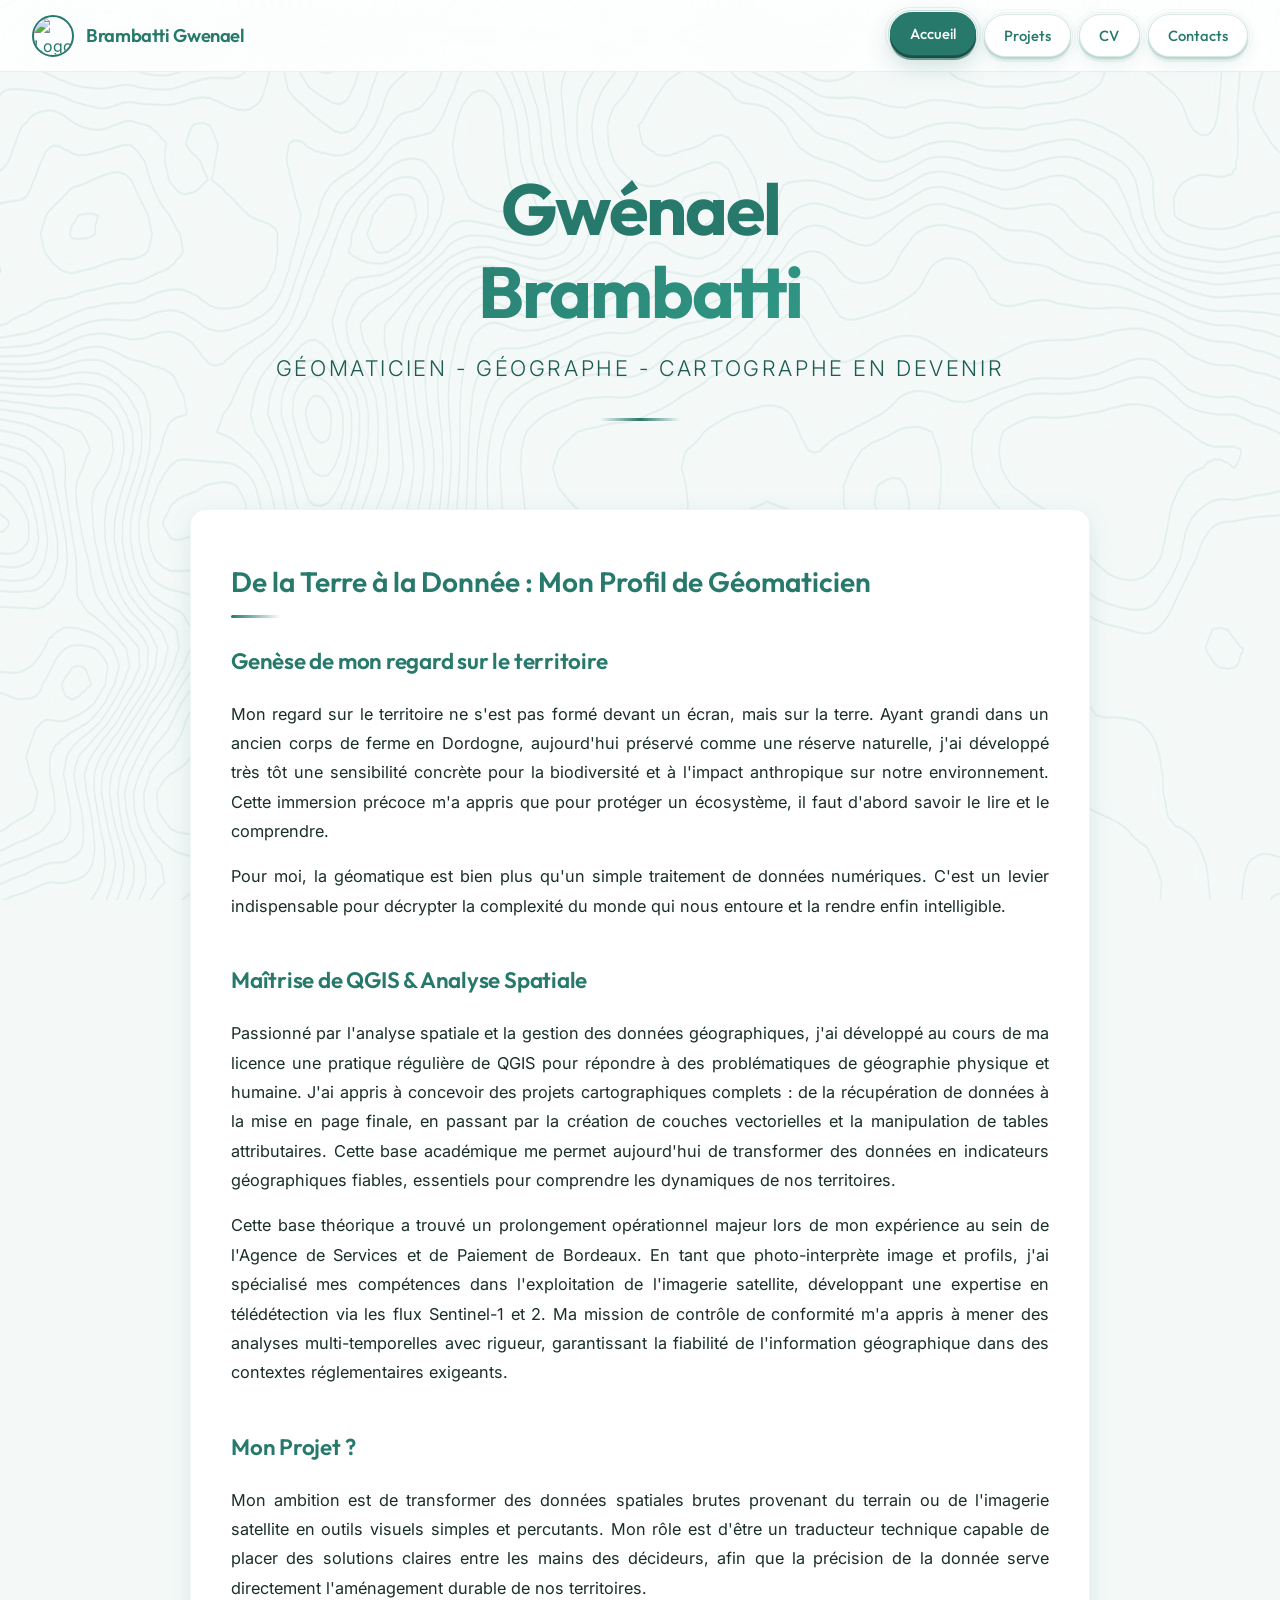
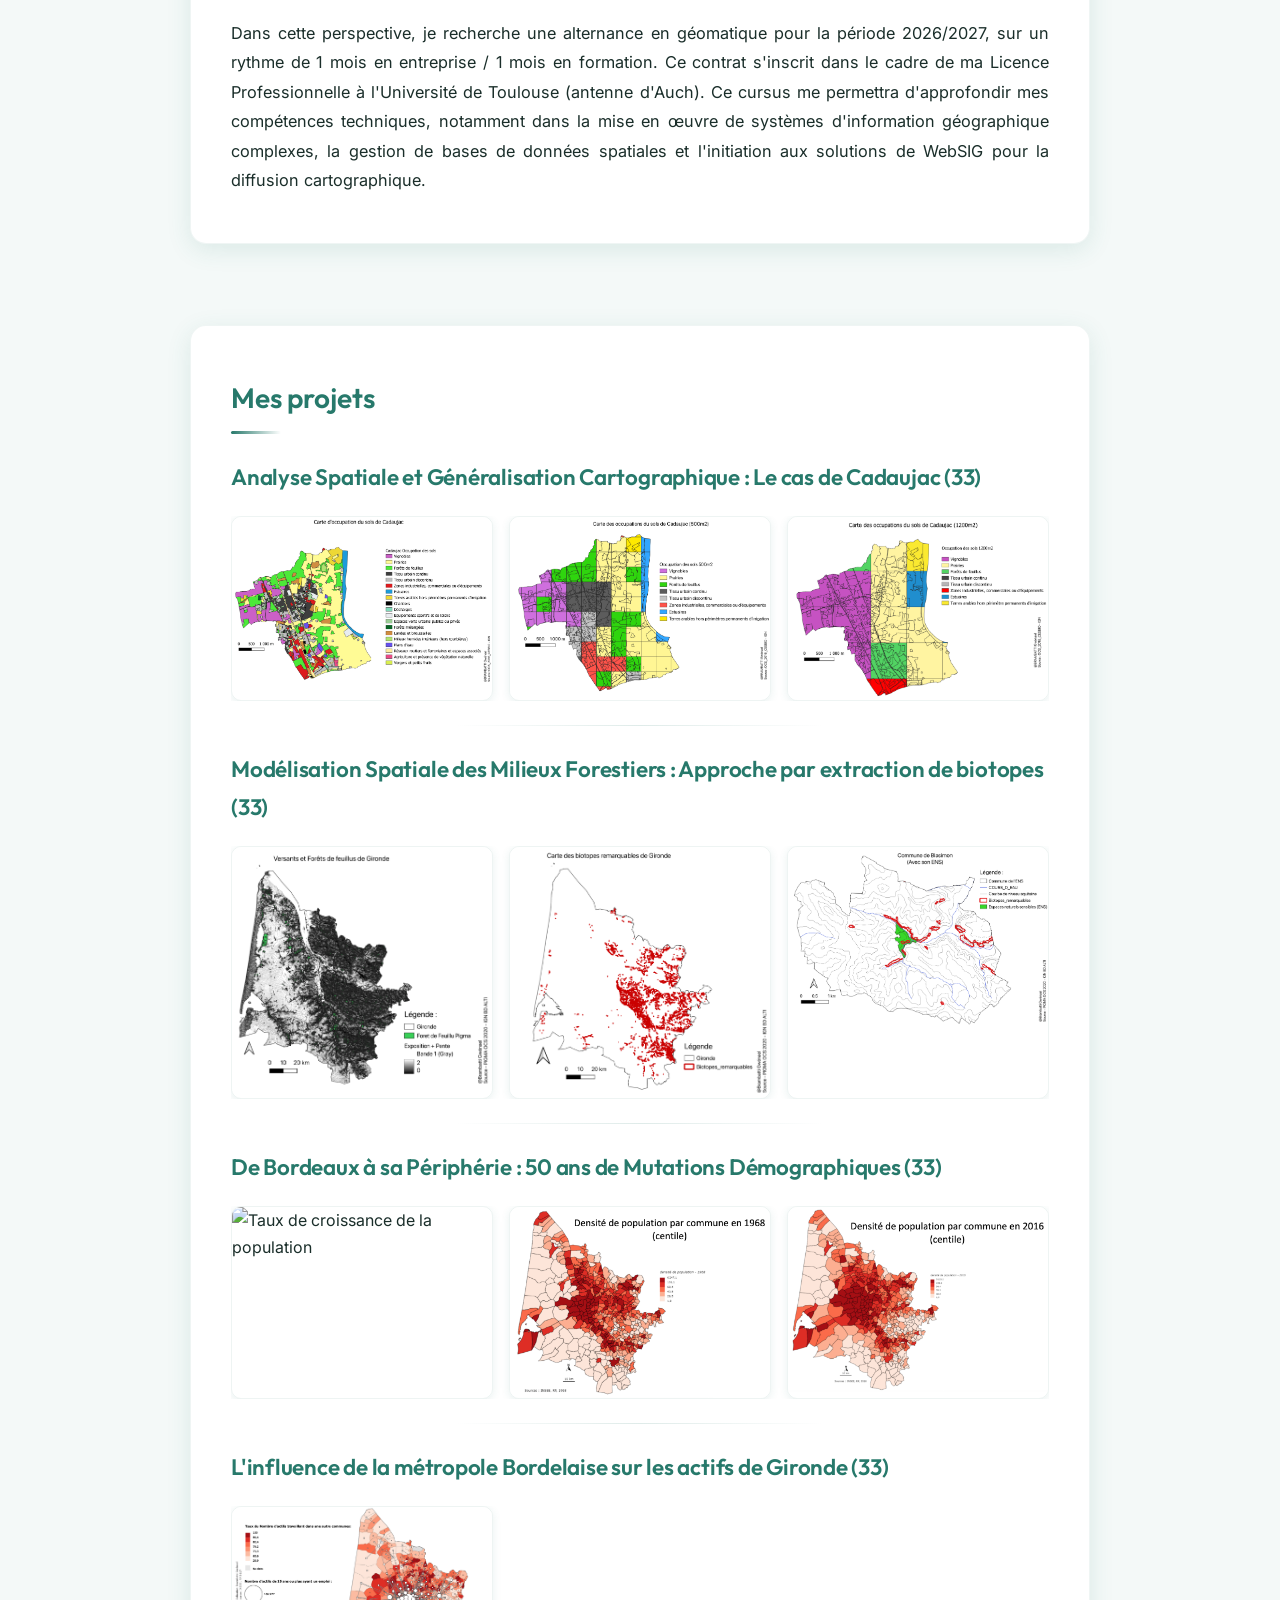
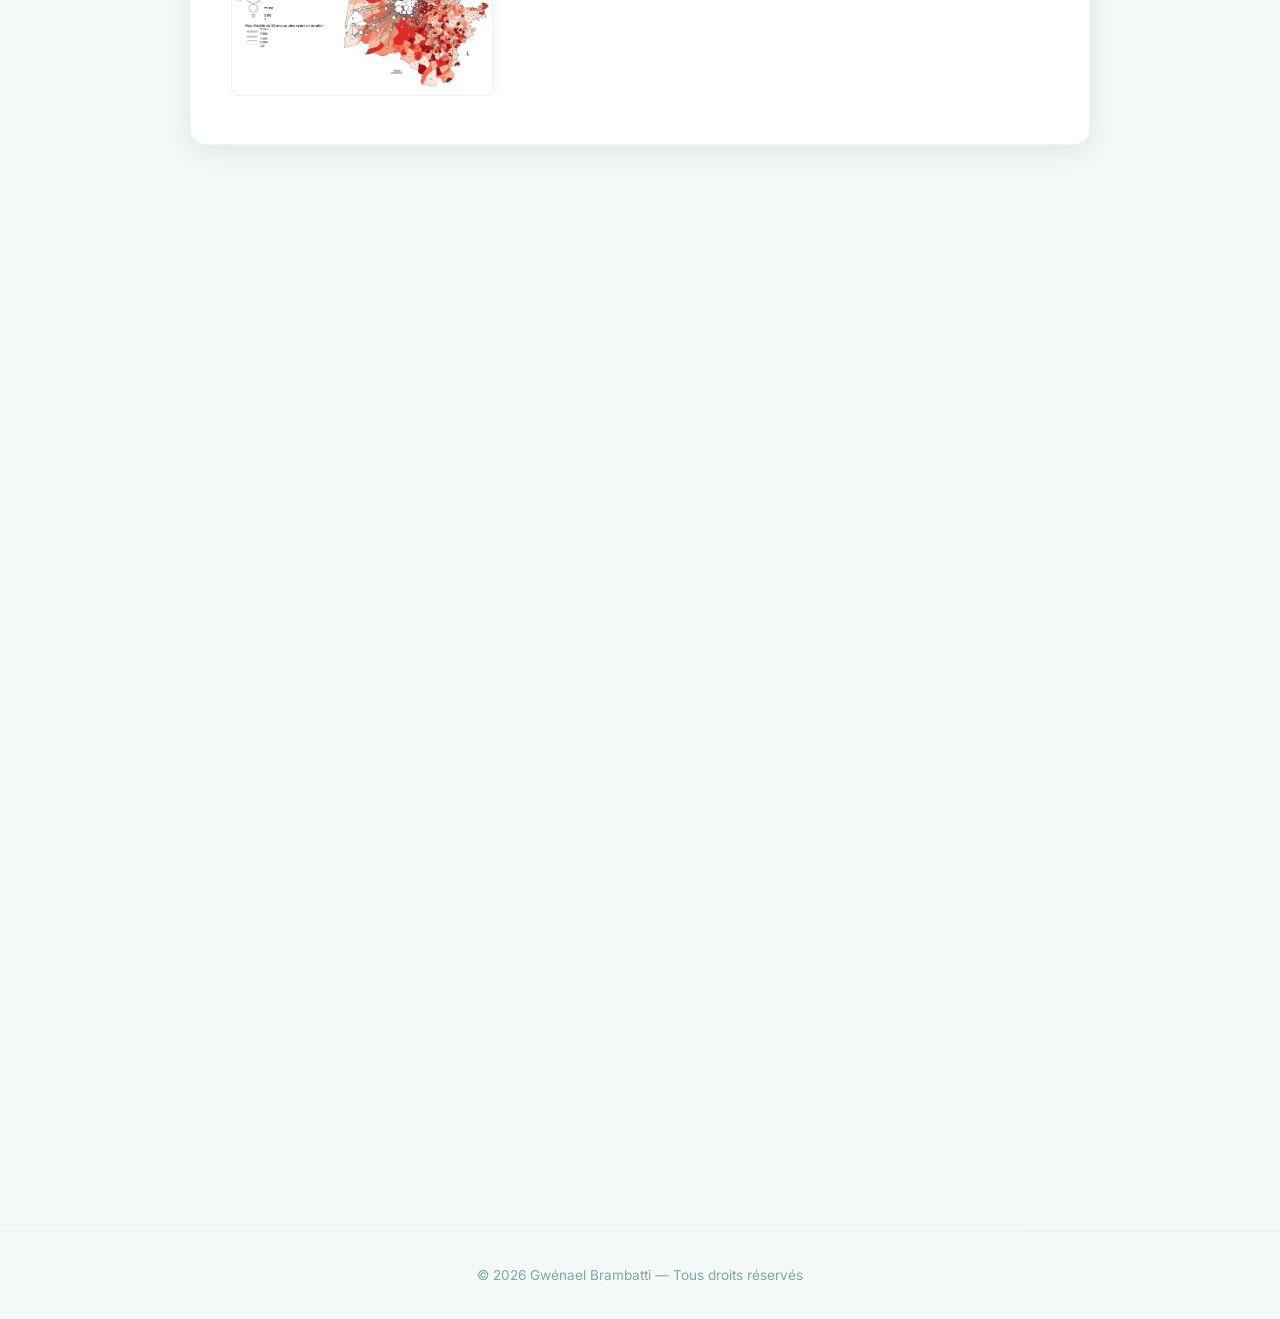
==== index.html @ 7ac97aa8 "update mineure" ====
<!DOCTYPE html>
<html lang="fr">
<head>
  <meta charset="UTF-8">
  <meta name="viewport" content="width=device-width, initial-scale=1.0">
  <meta name="description" content="Portfolio de Gwénael Brambatti — Géomaticien spécialisé en analyse spatiale, cartographie et environnement. QGIS, télédétection, aménagement durable.">
  <meta name="keywords" content="géomatique, SIG, QGIS, cartographie, analyse spatiale, télédétection, environnement, aménagement durable, portfolio">
  <meta name="author" content="Gwénael Brambatti">
  <title>Gwénael Brambatti — Portfolio Géomatique</title>
  <link rel="icon" href="Logo Gwen web.ico" type="image/x-icon">
  <link rel="preconnect" href="https://fonts.googleapis.com">
  <link rel="preconnect" href="https://fonts.gstatic.com" crossorigin>
  <link href="https://fonts.googleapis.com/css2?family=Inter:wght@300;400;500;600;700&family=Outfit:wght@300;400;500;600;700&display=swap" rel="stylesheet">
  <link rel="stylesheet" href="style.css">
</head>
<body>

  <!-- ============ HEADER / NAVIGATION ============ -->
  <header class="site-header" id="site-header">
    <div class="header-inner">
      <a href="index.html" class="logo-group">
        <img src="Logo.png" alt="Logo Gwénael Brambatti" class="logo-img">
        <span class="logo-name">Brambatti Gwenael</span>
      </a>

      <button class="hamburger" id="hamburger-btn" aria-label="Ouvrir le menu" aria-expanded="false">
        <span class="hamburger-line"></span>
        <span class="hamburger-line"></span>
        <span class="hamburger-line"></span>
      </button>

      <nav class="main-nav" id="main-nav">
        <ul class="nav-list">
          <li><a href="index.html" class="nav-link topo-btn active">Accueil</a></li>
          <li><a href="projets.html" class="nav-link topo-btn">Projets</a></li>
          <li><a href="cv.html" class="nav-link topo-btn">CV</a></li>
          <li><a href="contacts.html" class="nav-link topo-btn">Contacts</a></li>
        </ul>
      </nav>
    </div>
  </header>

  <main>

    <!-- ============ ACCUEIL ============ -->
    <section id="accueil" class="section section-accueil">

      <!-- Hero -->
      <div class="hero">
        <div class="hero-content">
          <h1 class="hero-title">Gwénael <span class="accent">Brambatti</span></h1>
          <p class="hero-subtitle">Géomaticien - Géographe - Cartographe en devenir</p>
          <div class="hero-divider"></div>
        </div>
      </div>

      <!-- Segment 1 — À propos & QGIS -->
      <div class="segment slide-left" data-reveal>
        <div class="segment-inner">
          <h2 class="segment-title">De la Terre à la Donnée : Mon Profil de Géomaticien</h2>
          <div class="segment-body">
            <h3 style="margin-bottom: 0.5rem; font-size: 1.25rem;">Genèse de mon regard sur le territoire</h3>
            <p style="text-align: justify;">Mon regard sur le territoire ne s'est pas formé devant un écran, mais sur la terre. Ayant grandi dans un ancien corps de ferme en Dordogne, aujourd'hui préservé comme une réserve naturelle, j'ai développé très tôt une sensibilité concrète pour la biodiversité et à l'impact anthropique sur notre environnement. Cette immersion précoce m'a appris que pour protéger un écosystème, il faut d'abord savoir le lire et le comprendre.</p>
            <p style="margin-bottom: 2rem; text-align: justify;">Pour moi, la géomatique est bien plus qu'un simple traitement de données numériques. C'est un levier indispensable pour décrypter la complexité du monde qui nous entoure et la rendre enfin intelligible.</p>

            <h3 style="margin-bottom: 0.5rem; font-size: 1.25rem;">Maîtrise de QGIS & Analyse Spatiale</h3>
            <p style="text-align: justify;">Passionné par l'analyse spatiale et la gestion des données géographiques, j'ai développé au cours de ma licence une pratique régulière de QGIS pour répondre à des problématiques de géographie physique et humaine. J'ai appris à concevoir des projets cartographiques complets : de la récupération de données à la mise en page finale, en passant par la création de couches vectorielles et la manipulation de tables attributaires. Cette base académique me permet aujourd'hui de transformer des données en indicateurs géographiques fiables, essentiels pour comprendre les dynamiques de nos territoires.</p>
            <p style="margin-bottom: 2rem; text-align: justify;">Cette base théorique a trouvé un prolongement opérationnel majeur lors de mon expérience au sein de l'Agence de Services et de Paiement de Bordeaux. En tant que photo-interprète image et profils, j'ai spécialisé mes compétences dans l'exploitation de l'imagerie satellite, développant une expertise en télédétection via les flux Sentinel-1 et 2. Ma mission de contrôle de conformité m'a appris à mener des analyses multi-temporelles avec rigueur, garantissant la fiabilité de l'information géographique dans des contextes réglementaires exigeants.</p>

            <h3 style="margin-bottom: 0.5rem; font-size: 1.25rem;">Mon Projet ?</h3>
            <p style="text-align: justify;">Mon ambition est de transformer des données spatiales brutes provenant du terrain ou de l'imagerie satellite en outils visuels simples et percutants. Mon rôle est d'être un traducteur technique capable de placer des solutions claires entre les mains des décideurs, afin que la précision de la donnée serve directement l'aménagement durable de nos territoires.</p>
            <p style="text-align: justify;">Dans cette perspective, je recherche une alternance en géomatique pour la période 2026/2027, sur un rythme de 1 mois en entreprise / 1 mois en formation. Ce contrat s'inscrit dans le cadre de ma Licence Professionnelle à l'Université de Toulouse (antenne d'Auch). Ce cursus me permettra d'approfondir mes compétences techniques, notamment dans la mise en œuvre de systèmes d'information géographique complexes, la gestion de bases de données spatiales et l'initiation aux solutions de WebSIG pour la diffusion cartographique.</p>
          </div>
        </div>
      </div>

      <!-- Segment 3 — Mes projets -->
      <div class="segment slide-left" data-reveal>
        <div class="segment-inner">
          <h2 class="segment-title">Mes projets</h2>
          <div class="segment-body">
            <!-- Projet 1 : Cadaujac -->
            <a href="projets.html#cadaujac" class="segment-title-link no-arrow" style="text-decoration: none; color: inherit; display: block;">
              <h3 style="margin-bottom: 1rem; font-size: 1.15rem; color: var(--teal); font-family: 'Outfit', sans-serif; font-weight: 500;">Analyse Spatiale et Généralisation Cartographique : Le cas de Cadaujac (33)</h3>
              <div class="project-card" style="display: flex; gap: 1rem;">
                <div class="project-img-wrapper" style="flex: 1; margin-bottom: 0;">
                  <img src="Cadaujac%20Maillage/Cadaujac%20Occupation%20des%20sols.png" alt="Carte initiale - Occupation des sols" class="project-img">
                </div>
                <div class="project-img-wrapper" style="flex: 1; margin-bottom: 0;">
                  <img src="Cadaujac%20Maillage/Cadaujac%20maillage%20500m2.png" alt="Maillage 500m2" class="project-img">
                </div>
                <div class="project-img-wrapper" style="flex: 1; margin-bottom: 0;">
                  <img src="Cadaujac%20Maillage/Cadaujac%20maillage%201200m2.png" alt="Maillage 1200m2" class="project-img">
                </div>
              </div>
            </a>

            <div class="project-separator"></div>

            <!-- Projet : Milieux Forestiers -->
            <a href="projets.html#extraction-biotopes" class="segment-title-link no-arrow" style="text-decoration: none; color: inherit; display: block;">
              <h3 style="margin-bottom: 1rem; font-size: 1.15rem; color: var(--teal); font-family: 'Outfit', sans-serif; font-weight: 500;">Modélisation Spatiale des Milieux Forestiers : Approche par extraction de biotopes (33)</h3>
              <div class="project-card" style="display: flex; gap: 1rem; justify-content: flex-start;">
                <div class="project-img-wrapper" style="flex: 1; margin-bottom: 0;">
                  <img src="Projet%20ENS%20Blasimon/versants%20et%20for%C3%AAts%20de%20feuillus.png" alt="Analyse des données sources forestières" class="project-img">
                </div>
                <div class="project-img-wrapper" style="flex: 1; margin-bottom: 0;">
                  <img src="Projet%20ENS%20Blasimon/Carte%20des%20Biotopes%20remarquable%20de%20Gironde.png" alt="Carte des biotopes remarquables" class="project-img">
                </div>
                <div class="project-img-wrapper" style="flex: 1; margin-bottom: 0;">
                  <img src="Projet%20ENS%20Blasimon/Commune%20de%20Blasimon%20%28avec%20son%20ENS%29.png" alt="Carte de la commune de Blasimon" class="project-img">
                </div>
              </div>
            </a>

            <div class="project-separator"></div>

            <!-- Projet 2 : Mutations Démographiques -->
            <a href="projets.html#mutations-demo" class="segment-title-link no-arrow" style="text-decoration: none; color: inherit; display: block;">
              <h3 style="margin-bottom: 1rem; font-size: 1.15rem; color: var(--teal); font-family: 'Outfit', sans-serif; font-weight: 500;">De Bordeaux à sa Périphérie : 50 ans de Mutations Démographiques (33)</h3>
              <div class="project-card" style="display: flex; gap: 1rem;">
                <div class="project-img-wrapper" style="flex: 1; margin-bottom: 0;">
                  <img src="Projet%20Gironde%20population/croissance_gironde.png" alt="Taux de croissance de la population" class="project-img">
                </div>
                <div class="project-img-wrapper" style="flex: 1; margin-bottom: 0;">
                  <img src="Projet%20Gironde%20population/densite_1968.png" alt="Densité 1968" class="project-img">
                </div>
                <div class="project-img-wrapper" style="flex: 1; margin-bottom: 0;">
                  <img src="Projet%20Gironde%20population/densite_2016.png" alt="Densité 2016" class="project-img">
                </div>
              </div>
            </a>

            <div class="project-separator"></div>

            <!-- Projet 3 : Mobilité des actifs -->
            <a href="projets.html#influence-metro" class="segment-title-link no-arrow" style="text-decoration: none; color: inherit; display: block;">
              <h3 style="margin-bottom: 1rem; font-size: 1.15rem; color: var(--teal); font-family: 'Outfit', sans-serif; font-weight: 500;">L'influence de la métropole Bordelaise sur les actifs de Gironde (33)</h3>
              <div class="project-card" style="display: flex; justify-content: flex-start;">
                <div class="project-img-wrapper" style="width: 32%; margin-bottom: 0;">
                  <img src="impact_mobilite_gironde.png" alt="Mobilité quotidienne en Gironde" class="project-img">
                </div>
              </div>
            </a>
          </div>
        </div>
      </div>

      <!-- Segment 4 — Mes Compétences (TEST LOGOS) -->
      <div class="segment slide-right" data-reveal>
        <div class="segment-inner">
          <h2 class="segment-title">Mes Compétences</h2>
          <div class="segment-body">
            <div class="skills-grid">
              
              <!-- SIG -->
              <div class="skill-card">
                <h3 class="skill-theme-title">SIG & Cartographie</h3>
                <div class="skill-items-list">
                  <div class="skill-item">
                    <div class="skill-logo-wrapper">
                      <img src="Logo%20Site/QGIS%20Logo.png" alt="QGIS" class="monochrome-logo">
                    </div>
                    <span class="skill-name">QGIS</span>
                  </div>
                  <div class="skill-item">
                    <div class="skill-logo-wrapper">
                      <img src="Logo%20Site/ArcGis%20logo.png" alt="ArcGIS" class="monochrome-logo">
                    </div>
                    <span class="skill-name">ArcGIS Pro</span>
                  </div>
                </div>
              </div>

              <!-- Web & Dev -->
              <div class="skill-card">
                <h3 class="skill-theme-title">Développement & Web</h3>
                <div class="skill-items-list">
                  <div class="skill-item">
                    <div class="skill-logo-wrapper">
                      <img src="Logo%20Site/HTML%20Logo.jpg" alt="HTML" class="monochrome-logo">
                    </div>
                    <span class="skill-name">HTML5</span>
                  </div>
                  <div class="skill-item">
                    <div class="skill-logo-wrapper">
                      <img src="Logo%20Site/CSS%20Logo.png" alt="CSS" class="monochrome-logo">
                    </div>
                    <span class="skill-name">CSS3</span>
                  </div>
                  <div class="skill-item">
                    <div class="skill-logo-wrapper">
                      <img src="Logo%20Site/JavaScript%20logo.jpg" alt="JavaScript" class="monochrome-logo">
                    </div>
                    <span class="skill-name">JavaScript</span>
                  </div>
                </div>
              </div>

            </div>
          </div>
        </div>
      </div>

      <!-- Segment 5 — Contacts -->
      <div class="segment slide-right" data-reveal>
        <div class="segment-inner">
          <h2 class="segment-title">Contacts</h2>
          <div class="segment-body">
            <div class="contacts-grid">

              <a href="tel:+33631211670" class="contact-card" id="contact-phone">
                <div class="contact-icon">
                  <svg width="28" height="28" viewBox="0 0 24 24" fill="none" stroke="currentColor" stroke-width="2" stroke-linecap="round" stroke-linejoin="round"><path d="M22 16.92v3a2 2 0 0 1-2.18 2 19.79 19.79 0 0 1-8.63-3.07 19.5 19.5 0 0 1-6-6A19.79 19.79 0 0 1 2.12 4.18 2 2 0 0 1 4.11 2h3a2 2 0 0 1 2 1.72c.127.96.361 1.903.7 2.81a2 2 0 0 1-.45 2.11L8.09 9.91a16 16 0 0 0 6 6l1.27-1.27a2 2 0 0 1 2.11-.45c.907.339 1.85.573 2.81.7A2 2 0 0 1 22 16.92z"/></svg>
                </div>
                <span class="contact-label">Téléphone</span>
                <span class="contact-value">+33 6 31 21 16 70</span>
              </a>

              <a href="mailto:gwenaelbrambatti@gmail.com" class="contact-card" id="contact-email">
                <div class="contact-icon">
                  <svg width="28" height="28" viewBox="0 0 24 24" fill="none" stroke="currentColor" stroke-width="2" stroke-linecap="round" stroke-linejoin="round"><path d="M4 4h16c1.1 0 2 .9 2 2v12c0 1.1-.9 2-2 2H4c-1.1 0-2-.9-2-2V6c0-1.1.9-2 2-2z"/><polyline points="22,6 12,13 2,6"/></svg>
                </div>
                <span class="contact-label">Email</span>
                <span class="contact-value">gwenaelbrambatti@gmail.com</span>
              </a>

              <a href="https://www.linkedin.com/in/gwénael-brambatti-621505210/" target="_blank" rel="noopener noreferrer" class="contact-card" id="contact-linkedin">
                <div class="contact-icon">
                  <svg width="28" height="28" viewBox="0 0 24 24" fill="none" stroke="currentColor" stroke-width="2" stroke-linecap="round" stroke-linejoin="round"><path d="M16 8a6 6 0 0 1 6 6v7h-4v-7a2 2 0 0 0-4 0v7h-4v-7a6 6 0 0 1 6-6z"/><rect x="2" y="9" width="4" height="12"/><circle cx="4" cy="4" r="2"/></svg>
                </div>
                <span class="contact-label">LinkedIn</span>
                <span class="contact-value">Brambatti Gwenael</span>
              </a>

            </div>
          </div>
        </div>
      </div>
    </section>

  </main>

  <!-- ============ FOOTER ============ -->
  <footer class="site-footer">
    <p>&copy; 2026 Gwénael Brambatti — Tous droits réservés</p>
  </footer>

  <script src="script.js"></script>

  <!-- FILTRE SVG POUR HARMONISATION TEAL (#27796b) -->
  <svg style="display: none;">
    <filter id="tealify" color-interpolation-filters="sRGB">
      <!-- Etape 1: Niveaux de gris -->
      <feColorMatrix type="matrix" 
        values="0.3333 0.3333 0.3333 0 0
                0.3333 0.3333 0.3333 0 0
                0.3333 0.3333 0.3333 0 0
                0 0 0 1 0" result="gray" />
      
      <!-- Etape 2: Noir -> Vert Canard, Blanc -> Blanc -->
      <feColorMatrix type="matrix"
        values="0.847 0 0 0 0.153
                0 0.525 0 0 0.475
                0 0 0.580 0 0.420
                0 0 0 1 0" in="gray"/>
    </filter>
  </svg>
</body>
</html>
---- style.css ----
/* ======================================================
   GWÉNAEL BRAMBATTI — PORTFOLIO GÉOMATIQUE
   Palette : #27796b (vert canard) + blanc
   ====================================================== */

/* ---------- RESET & BASE ---------- */
*, *::before, *::after {
  margin: 0;
  padding: 0;
  box-sizing: border-box;
}

:root {
  --teal: #27796b;
  --teal-dark: #1d5c52;
  --teal-darker: #154a42;
  --teal-light: #33a08d;
  --teal-glass: rgba(39, 121, 107, 0.12);
  --white: #ffffff;
  --off-white: #f4f9f8;
  --text: #1a2e2a;
  --shadow-sm: 0 2px 8px rgba(39, 121, 107, 0.10);
  --shadow-md: 0 6px 24px rgba(39, 121, 107, 0.12);
  --shadow-lg: 0 12px 48px rgba(39, 121, 107, 0.16);
  --radius: 16px;
  --radius-sm: 10px;
  --transition: 0.35s cubic-bezier(0.4, 0, 0.2, 1);
  --header-h: 72px;
}

html {
  scroll-behavior: smooth;
  scroll-padding-top: var(--header-h);
}

body {
  font-family: 'Inter', system-ui, -apple-system, sans-serif;
  color: var(--text);
  background-color: var(--off-white);
  line-height: 1.7;
  overflow-x: clip;
}

/* ---------- TOPOGRAPHIC BACKGROUND ---------- */
body::before {
  content: '';
  position: fixed;
  inset: 0;
  z-index: -1;
  opacity: 0.15;
  background-image: url("Fond_site_vert.jpg");
  background-size: 100% 100%;
  background-position: center;
  background-repeat: no-repeat;
}

/* ---------- HEADER ---------- */
.site-header {
  position: fixed;
  top: 0;
  left: 0;
  right: 0;
  z-index: 1100;
  height: var(--header-h);
  background: rgba(255, 255, 255, 0.82);
  backdrop-filter: blur(18px) saturate(180%);
  -webkit-backdrop-filter: blur(18px) saturate(180%);
  border-bottom: 1px solid rgba(39, 121, 107, 0.10);
  transition: box-shadow var(--transition), background var(--transition);
}

.site-header.scrolled {
  box-shadow: 0 4px 24px rgba(39, 121, 107, 0.12);
  background: rgba(255, 255, 255, 0.94);
}

.header-inner {
  max-width: 1280px;
  margin: 0 auto;
  height: 100%;
  padding: 0 2rem;
  display: flex;
  align-items: center;
  justify-content: space-between;
}

/* Logo */
.logo-group {
  display: flex;
  align-items: center;
  gap: 0.75rem;
  text-decoration: none;
  color: var(--teal);
  flex-shrink: 0;
}

.logo-img {
  width: 42px;
  height: 42px;
  border-radius: 50%;
  object-fit: cover;
  border: 2px solid var(--teal);
  transition: transform var(--transition);
}

.logo-group:hover .logo-img {
  transform: rotate(15deg) scale(1.08);
}

.logo-name {
  font-family: 'Outfit', sans-serif;
  font-size: 1.15rem;
  font-weight: 600;
  letter-spacing: -0.02em;
}

/* Nav */
.nav-list {
  display: flex;
  gap: 0.5rem;
  list-style: none;
}

/* ---- TOPOGRAPHIC 3D BUTTONS ---- */
.topo-btn {
  position: relative;
  display: inline-block;
  padding: 0.5rem 1.2rem;
  font-family: 'Outfit', sans-serif;
  font-size: 0.92rem;
  font-weight: 500;
  color: var(--teal);
  text-decoration: none;
  background: var(--white);
  border-radius: 30px;
  cursor: pointer;
  transition: all var(--transition);
  /* Multi-layered contour-line shadow for 3D topo effect */
  box-shadow:
    0 1px 0 0 rgba(39, 121, 107, 0.15),
    0 3px 0 0 rgba(39, 121, 107, 0.10),
    0 5px 0 0 rgba(39, 121, 107, 0.06),
    0 8px 16px rgba(39, 121, 107, 0.08);
  border: 1.5px solid rgba(39, 121, 107, 0.18);
}

.topo-btn::before {
  content: '';
  position: absolute;
  inset: -3px;
  border-radius: 33px;
  border: 1px solid rgba(39, 121, 107, 0.08);
  pointer-events: none;
  transition: all var(--transition);
}

.topo-btn::after {
  content: '';
  position: absolute;
  inset: -6px;
  border-radius: 36px;
  border: 1px solid rgba(39, 121, 107, 0.04);
  pointer-events: none;
  transition: all var(--transition);
}

.topo-btn:hover,
.topo-btn.active {
  color: var(--white);
  background: var(--teal);
  border-color: var(--teal);
  box-shadow:
    0 1px 0 0 var(--teal-dark),
    0 3px 0 0 var(--teal-darker),
    0 5px 0 0 rgba(21, 74, 66, 0.5),
    0 10px 24px rgba(39, 121, 107, 0.25);
  transform: translateY(-2px);
}

.topo-btn:hover::before,
.topo-btn.active::before {
  border-color: rgba(39, 121, 107, 0.2);
}

.topo-btn:hover::after,
.topo-btn.active::after {
  border-color: rgba(39, 121, 107, 0.1);
}

.topo-btn:active {
  transform: translateY(0);
  box-shadow:
    0 1px 0 0 var(--teal-dark),
    0 2px 0 0 var(--teal-darker),
    0 4px 12px rgba(39, 121, 107, 0.18);
}

/* ---------- HAMBURGER ---------- */
.hamburger {
  display: none;
  flex-direction: column;
  justify-content: center;
  gap: 5px;
  width: 36px;
  height: 36px;
  background: none;
  border: none;
  cursor: pointer;
  padding: 4px;
  z-index: 1100;
}

.hamburger-line {
  display: block;
  width: 100%;
  height: 2.5px;
  background: var(--teal);
  border-radius: 2px;
  transition: all 0.3s ease;
  transform-origin: center;
}

.hamburger.open .hamburger-line:nth-child(1) {
  transform: rotate(45deg) translate(5px, 5px);
}

.hamburger.open .hamburger-line:nth-child(2) {
  opacity: 0;
}

.hamburger.open .hamburger-line:nth-child(3) {
  transform: rotate(-45deg) translate(5px, -5px);
}

/* ---------- SECTIONS ---------- */
.section {
  min-height: 100vh;
  padding: 6rem 2rem 4rem;
  display: flex;
  flex-direction: column;
  align-items: center;
  overflow-x: clip;
}

.section:first-of-type {
  padding-top: calc(var(--header-h) + 2rem);
}

/* ---------- HERO ---------- */
.hero {
  display: flex;
  align-items: center;
  justify-content: center;
  text-align: center;
  padding: 4rem 1rem 3rem;
  width: 100%;
}

.hero-content {
  animation: heroFadeIn 1.2s ease-out forwards;
}

.hero-title {
  font-family: 'Outfit', sans-serif;
  font-size: clamp(2.4rem, 6vw, 4.5rem);
  font-weight: 700;
  color: var(--teal);
  letter-spacing: -0.03em;
  line-height: 1.15;
}

.hero-title .accent {
  display: block;
  background: linear-gradient(135deg, var(--teal), var(--teal-light));
  -webkit-background-clip: text;
  background-clip: text;
  -webkit-text-fill-color: transparent;
}

.hero-subtitle {
  margin-top: 1rem;
  font-size: clamp(1rem, 2.5vw, 1.35rem);
  font-weight: 300;
  color: var(--teal-dark);
  letter-spacing: 0.12em;
  text-transform: uppercase;
}

.hero-divider {
  margin: 2rem auto 0;
  width: 80px;
  height: 3px;
  background: linear-gradient(90deg, transparent, var(--teal), transparent);
  border-radius: 4px;
}

@keyframes heroFadeIn {
  from {
    opacity: 0;
    transform: translateY(40px);
  }
  to {
    opacity: 1;
    transform: translateY(0);
  }
}

/* ---------- SEGMENTS (Scroll Reveal Containers) ---------- */
.segment {
  width: 100%;
  max-width: 900px;
  margin: 2.5rem auto;
  will-change: transform, opacity;
  transition: transform 0.9s cubic-bezier(0.22, 1, 0.36, 1),
              opacity 0.9s cubic-bezier(0.22, 1, 0.36, 1);
}

/* Reduced segment width for the projects page on desktop as requested */
@media (min-width: 992px) {
  .section-projets .segment {
    max-width: 1540px;
    width: 88%;
  }
}

/* Initial states — off-screen */
.slide-left {
  transform: translateX(-80px);
  opacity: 0;
}

.slide-right {
  transform: translateX(80px);
  opacity: 0;
}

/* Revealed state */
.slide-left.visible,
.slide-right.visible {
  transform: translateX(0);
  opacity: 1;
}

.segment-inner {
  background: var(--white);
  border-radius: var(--radius);
  padding: 3rem 2.5rem;
  box-shadow: var(--shadow-md);
  border: 1px solid rgba(39, 121, 107, 0.07);
  transition: box-shadow var(--transition), transform var(--transition);
}

.segment-inner:hover {
  box-shadow: var(--shadow-lg);
  transform: translateY(-4px);
}

.segment-inner.no-hover:hover {
  transform: none;
  box-shadow: var(--shadow-md);
}

.segment-title {
  font-family: 'Outfit', sans-serif;
  font-size: 1.75rem;
  font-weight: 600;
  color: var(--teal);
  margin-bottom: 1.5rem;
  position: relative;
  padding-bottom: 0.75rem;
}

.segment-title::after {
  content: '';
  position: absolute;
  bottom: 0;
  left: 0;
  width: 50px;
  height: 3px;
  background: linear-gradient(90deg, var(--teal), transparent);
  border-radius: 4px;
}

.segment-body p {
  margin-bottom: 1rem;
  font-size: 1.02rem;
  color: var(--text);
  line-height: 1.8;
}

.segment-body p:last-child {
  margin-bottom: 0;
}

/* ---------- CLICKABLE SEGMENT TITLE LINK ---------- */
.segment-title-link {
  text-decoration: none;
  color: inherit;
  display: block;
}

.segment-title-link .segment-title {
  transition: color var(--transition);
  cursor: pointer;
}

.segment-title-link .segment-title::before {
  content: '';
  display: inline-block;
  width: 0;
  transition: width 0.3s ease, margin 0.3s ease;
}

.segment-title-link:hover .segment-title {
  color: var(--teal-light);
}

.segment-title-link:hover .segment-title::after {
  content: ' →';
  font-weight: 300;
}

.segment-title-link.no-arrow:hover .segment-title::after {
  content: '';
}

/* ---------- SOMMAIRE (TABLE OF CONTENTS) ---------- */
.sommaire-list {
  list-style: none;
  padding: 0;
}

.sommaire-item {
  display: flex;
  align-items: flex-start;
  gap: 0.75rem;
  margin-bottom: 0.15rem;
  font-weight: 400;
  transition: transform var(--transition);
}

@media (max-width: 768px) {
  .sommaire-item {
    margin-bottom: 1rem;
    padding: 1.2rem 1.2rem;
    background: var(--white);
    border-radius: var(--radius-sm);
    box-shadow: 0 4px 20px rgba(39, 121, 107, 0.06);
    border: 1px solid rgba(39, 121, 107, 0.1);
    border-left: 4px solid var(--teal);
    display: flex;
    flex-direction: column;
    gap: 0.4rem;
    transition: transform var(--transition);
  }

  .sommaire-num {
    font-size: 0.8rem;
    color: var(--teal);
    font-weight: 700;
    text-transform: uppercase;
    letter-spacing: 0.1em;
  }

  .sommaire-link {
    font-size: 1.05rem;
    line-height: 1.4;
    text-decoration: none;
    color: var(--text);
  }
}

.sommaire-num {
  min-width: 1.5rem;
  flex-shrink: 0;
  color: var(--teal);
  font-weight: 600;
}

.sommaire-link {
  text-decoration: underline;
  text-underline-offset: 4px;
  text-decoration-thickness: 1px;
  color: var(--teal);
  transition: all var(--transition);
  font-weight: 500;
}

.sommaire-link:hover {
  color: var(--teal-light);
  text-decoration-color: var(--teal-light);
}

/* Compact summary segment */
.segment-summary .segment-inner {
  padding: 1.5rem 2.5rem;
}

.segment-summary .segment-title {
  margin-bottom: 1rem;
}


/* ---------- PROJECT CARD ---------- */
.project-card {
  overflow: hidden;
}

.project-img-wrapper {
  width: 100%;
  border-radius: var(--radius-sm);
  overflow: hidden;
  margin-bottom: 1.5rem;
  box-shadow: var(--shadow-sm);
  border: 1px solid rgba(39, 121, 107, 0.08);
}

.project-img {
  width: 100%;
  height: auto;
  display: block;
  transition: transform 0.6s cubic-bezier(0.22, 1, 0.36, 1);
}

/* .project-img-wrapper:hover .project-img removed as requested */


.project-description {
  font-size: 1.02rem;
  color: var(--text);
  line-height: 1.8;
}

/* Discrete project separator */
.project-separator {
  height: 1px;
  width: 45%;
  margin: 1.5rem auto;
  background: linear-gradient(90deg, transparent, rgba(39, 121, 107, 0.15), transparent);
}

/* ---------- CV ---------- */
.cv-content {
  text-align: center;
}

.cv-image-wrapper {
  width: 100%;
  max-width: 700px;
  margin: 0 auto 2rem;
  border-radius: var(--radius-sm);
  overflow: hidden;
  box-shadow:
    0 4px 12px rgba(39, 121, 107, 0.10),
    0 12px 40px rgba(39, 121, 107, 0.08);
  border: 1px solid rgba(39, 121, 107, 0.08);
}

.cv-image {
  width: 100%;
  height: auto;
  display: block;
}

.btn-download {
  display: inline-flex;
  align-items: center;
  gap: 0.6rem;
  padding: 0.9rem 2rem;
  font-family: 'Outfit', sans-serif;
  font-size: 1.05rem;
  font-weight: 600;
  color: var(--white);
  background: var(--teal);
  text-decoration: none;
  border-radius: 50px;
  transition: all var(--transition);
  box-shadow:
    0 2px 0 0 var(--teal-dark),
    0 4px 0 0 var(--teal-darker),
    0 8px 20px rgba(39, 121, 107, 0.20);
}

.btn-download:hover {
  background: var(--teal-dark);
  transform: translateY(-3px);
  box-shadow:
    0 3px 0 0 var(--teal-darker),
    0 6px 0 0 rgba(21, 74, 66, 0.5),
    0 12px 28px rgba(39, 121, 107, 0.28);
}

.btn-download:active {
  transform: translateY(0);
  box-shadow:
    0 1px 0 0 var(--teal-dark),
    0 2px 8px rgba(39, 121, 107, 0.15);
}

/* ---------- CONTACTS GRID ---------- */
.contacts-grid {
  display: grid;
  grid-template-columns: repeat(auto-fit, minmax(220px, 1fr));
  gap: 1.5rem;
}

.contact-card {
  display: flex;
  flex-direction: column;
  align-items: center;
  gap: 0.75rem;
  padding: 2rem 1.5rem;
  background: var(--off-white);
  border-radius: var(--radius-sm);
  text-decoration: none;
  color: var(--text);
  border: 1px solid rgba(39, 121, 107, 0.08);
  transition: all var(--transition);
}

.contact-card:hover {
  background: var(--teal);
  color: var(--white);
  transform: translateY(-6px);
  box-shadow: var(--shadow-lg);
}

.contact-icon {
  width: 56px;
  height: 56px;
  display: flex;
  align-items: center;
  justify-content: center;
  background: var(--white);
  border-radius: 50%;
  color: var(--teal);
  box-shadow: var(--shadow-sm);
  transition: all var(--transition);
}

.contact-card:hover .contact-icon {
  background: rgba(255, 255, 255, 0.2);
  color: var(--white);
}

.contact-label {
  font-family: 'Outfit', sans-serif;
  font-size: 0.85rem;
  font-weight: 600;
  text-transform: uppercase;
  letter-spacing: 0.08em;
  opacity: 0.7;
}

.contact-value {
  font-size: 0.95rem;
  font-weight: 500;
  text-align: center;
  white-space: nowrap;
}

/* ---------- SKILLS GRID ---------- */
.skills-grid {
  display: grid;
  grid-template-columns: repeat(auto-fit, minmax(280px, 1fr));
  gap: 1.5rem;
}

.skill-card {
  padding: 1.75rem;
  background: var(--white);
  border-radius: var(--radius);
  border: 1px solid rgba(39, 121, 107, 0.1);
  box-shadow: var(--shadow-sm);
  transition: all var(--transition);
}

.skill-card:hover {
  transform: translateY(-5px);
  box-shadow: var(--shadow-lg);
  border-color: var(--teal-light);
}

.skill-theme-title {
  font-family: 'Outfit', sans-serif;
  font-size: 1.15rem;
  font-weight: 600;
  color: var(--teal);
  margin-bottom: 1.5rem;
  padding-bottom: 0.75rem;
  border-bottom: 2px solid var(--teal-glass);
}

.skill-items-list {
  display: flex;
  flex-direction: column;
  gap: 1.2rem;
}

.skill-item {
  display: flex;
  align-items: center;
  gap: 1rem;
}

.skill-logo-wrapper {
  width: 32px;
  height: 32px;
  display: flex;
  align-items: center;
  justify-content: center;
  flex-shrink: 0;
  transition: all var(--transition);
}

.skill-card:hover .skill-logo-wrapper {
  transform: scale(1.1);
}

.skill-logo-wrapper svg,
.monochrome-logo {
  width: 100%;
  height: 100%;
  object-fit: contain;
  transition: all var(--transition);
}

.monochrome-logo {
  filter: url(#tealify);
}

.skill-name {
  font-size: 1rem;
  font-weight: 500;
  color: var(--text);
}

/* ---------- FOOTER ---------- */
.site-footer {
  text-align: center;
  padding: 2rem 1rem;
  font-size: 0.85rem;
  color: var(--teal);
  opacity: 0.6;
  border-top: 1px solid rgba(39, 121, 107, 0.08);
}

/* ============ RESPONSIVE ============ */
@media (max-width: 768px) {

  :root {
    --header-h: 64px;
  }

  .hamburger {
    display: flex;
  }

  .main-nav {
    position: fixed;
    top: 0;
    right: 0;
    width: min(320px, 85vw);
    height: 100vh;
    background: rgba(255, 255, 255, 0.98);
    padding: calc(var(--header-h) + 2rem) 2rem 2rem;
    transform: translateX(100%);
    transition: transform 0.4s cubic-bezier(0.4, 0, 0.2, 1);
    box-shadow: -8px 0 32px rgba(39, 121, 107, 0.12);
    z-index: 1050;
  }

  .main-nav.open {
    transform: translateX(0);
  }

  .nav-list {
    flex-direction: column;
    gap: 1rem;
  }

  .topo-btn {
    display: block;
    text-align: center;
    font-size: 1.1rem;
    padding: 0.85rem 1.5rem;
  }

  .logo-name {
    font-size: 1rem;
  }

  .section {
    padding: 4rem 1rem 3rem;
  }

  .segment-inner {
    padding: 2rem 1.5rem;
  }

  .hero-title {
    font-size: 2.2rem;
  }

  .contacts-grid {
    grid-template-columns: 1fr;
  }
}

@media (max-width: 480px) {
  .segment-inner {
    padding: 1.5rem 1rem;
  }
  
  .segment-summary .segment-inner {
    padding: 1.25rem 0.75rem;
  }

  .segment-title {
    font-size: 1.4rem;
  }

  .segment-body p {
    font-size: 0.95rem;
  }

  .contact-value {
    font-size: 0.8rem;
  }

  .logo-img {
    width: 34px;
    height: 34px;
  }
}

/* ---------- OVERLAY FOR MOBILE NAV ---------- */
.nav-overlay {
  display: none;
  position: fixed;
  inset: 0;
  background: rgba(39, 121, 107, 0.1);
  z-index: 1040;
  opacity: 0;
  transition: opacity 0.3s ease;
}

.nav-overlay.show {
  display: block;
  opacity: 1;
}

/* ---------- SMOOTH SCROLL INDICATOR ---------- */
@media (prefers-reduced-motion: reduce) {
  .slide-left,
  .slide-right {
    transform: none;
    opacity: 1;
  }

  .hero-content {
    animation: none;
  }
}

/* ============ IMAGE ZOOM LIGHTBOX ============ */
.zoom-overlay {
  position: fixed;
  inset: 0;
  background: rgba(0, 0, 0, 0.88);
  backdrop-filter: blur(8px);
  z-index: 2000;
  display: flex;
  align-items: center;
  justify-content: center;
  cursor: zoom-out;
  opacity: 0;
  visibility: hidden;
  transition: opacity 0.4s ease, visibility 0.4s ease;
  padding: 2rem;
}

.zoom-overlay.active {
  opacity: 1;
  visibility: visible;
}

.zoom-overlay img {
  max-width: 95%;
  max-height: 95%;
  object-fit: contain;
  border-radius: 12px;
  box-shadow: 0 20px 60px rgba(0, 0, 0, 0.6);
  transform: scale(0.92);
  transition: transform 0.4s cubic-bezier(0.16, 1, 0.3, 1);
}

.zoom-overlay.active img {
  transform: scale(1);
}

.project-img {
  cursor: zoom-in;
}

@media (prefers-reduced-motion: reduce) {
  .zoom-overlay,
  .zoom-overlay img {
    transition: none;
  }
}

/* ============ PROJECT TITLES HARMONIZATION (FORCED) ============ */
.project-subtitle, 
.segment-body h3 {
  margin-top: 2.5rem;
  margin-bottom: 1.25rem !important;
  font-family: 'Outfit', sans-serif;
  font-size: 1.4rem !important;
  font-weight: 600 !important;
  color: #27796b !important; /* HEX code strictly enforced */
  letter-spacing: -0.01em;
}

.segment-body h3:first-child {
  margin-top: 0 !important;
}

.project-inner-title,
.segment-body h4 {
  margin-top: 2rem !important;
  margin-bottom: 1rem !important;
  font-family: 'Outfit', sans-serif;
  font-size: 1.2rem !important;
  font-weight: 500 !important;
  color: #27796b !important; /* HEX code strictly enforced */
  letter-spacing: -0.01em;
}
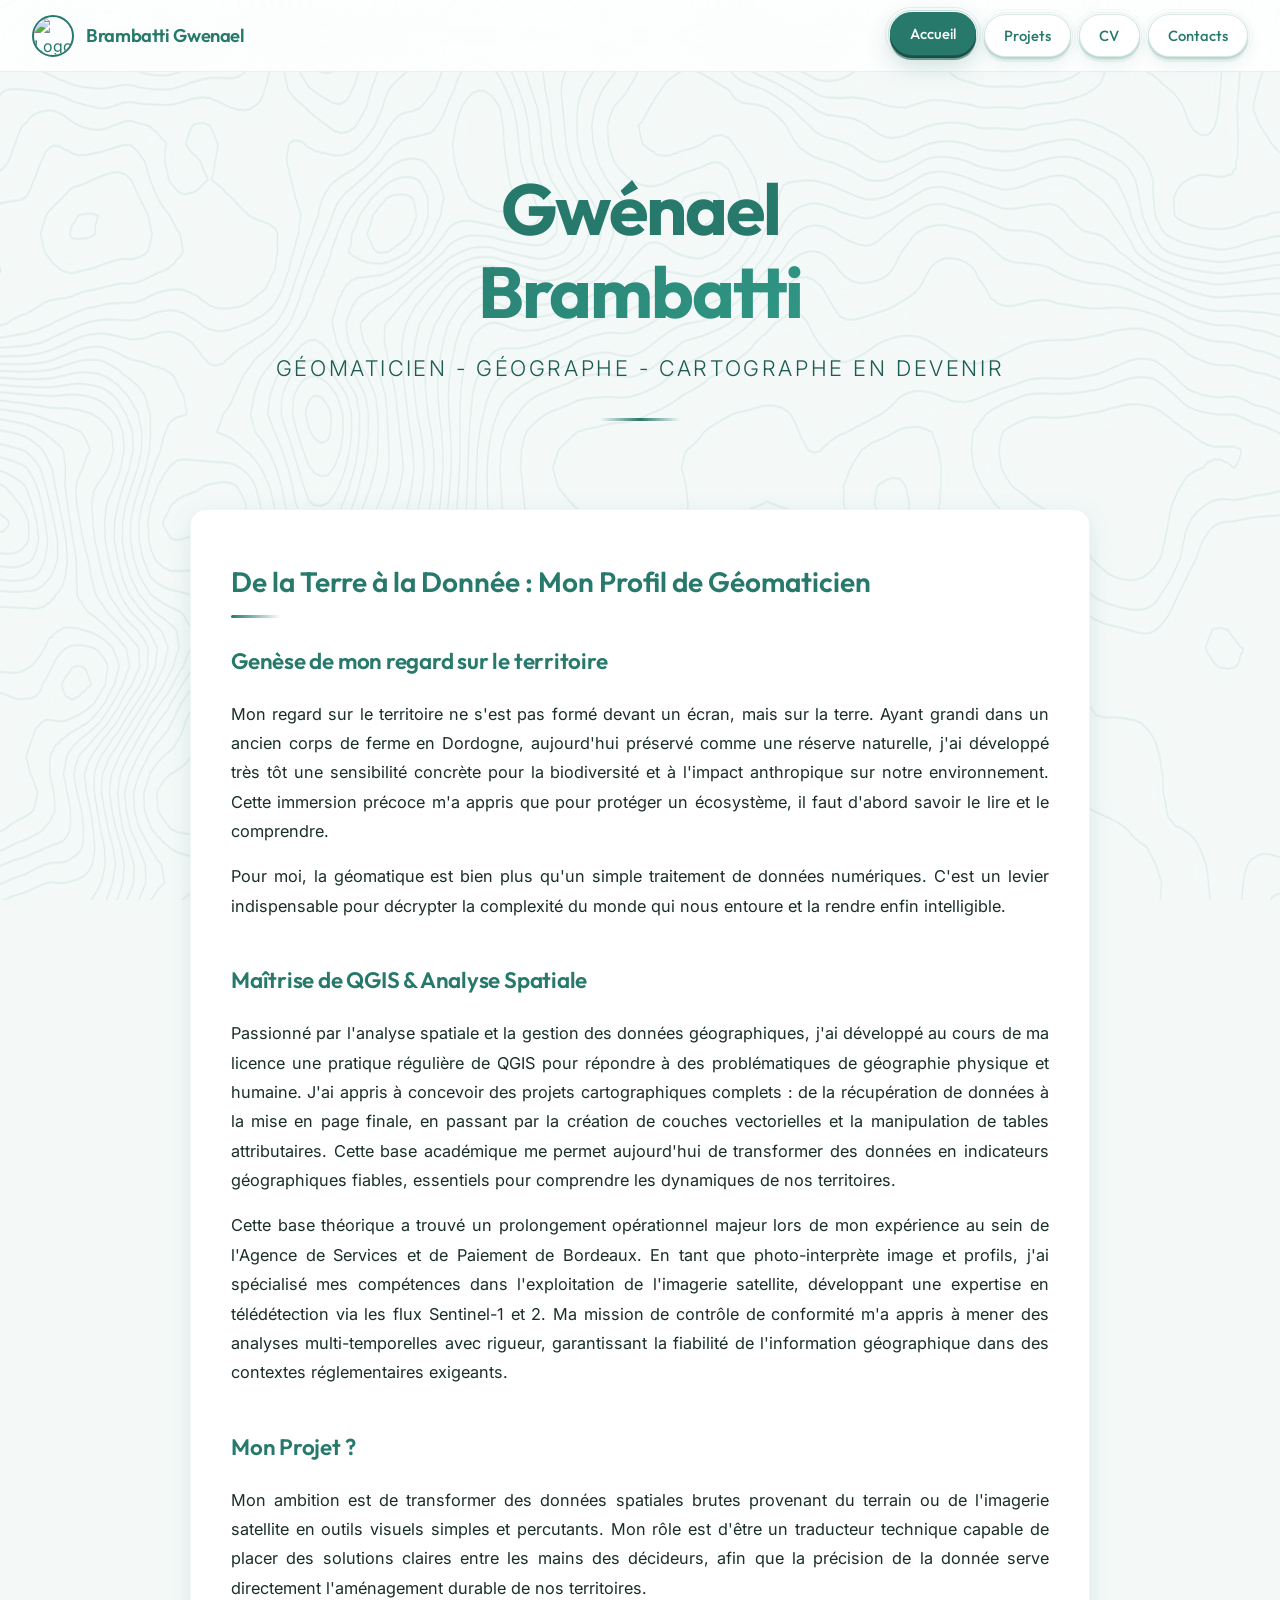
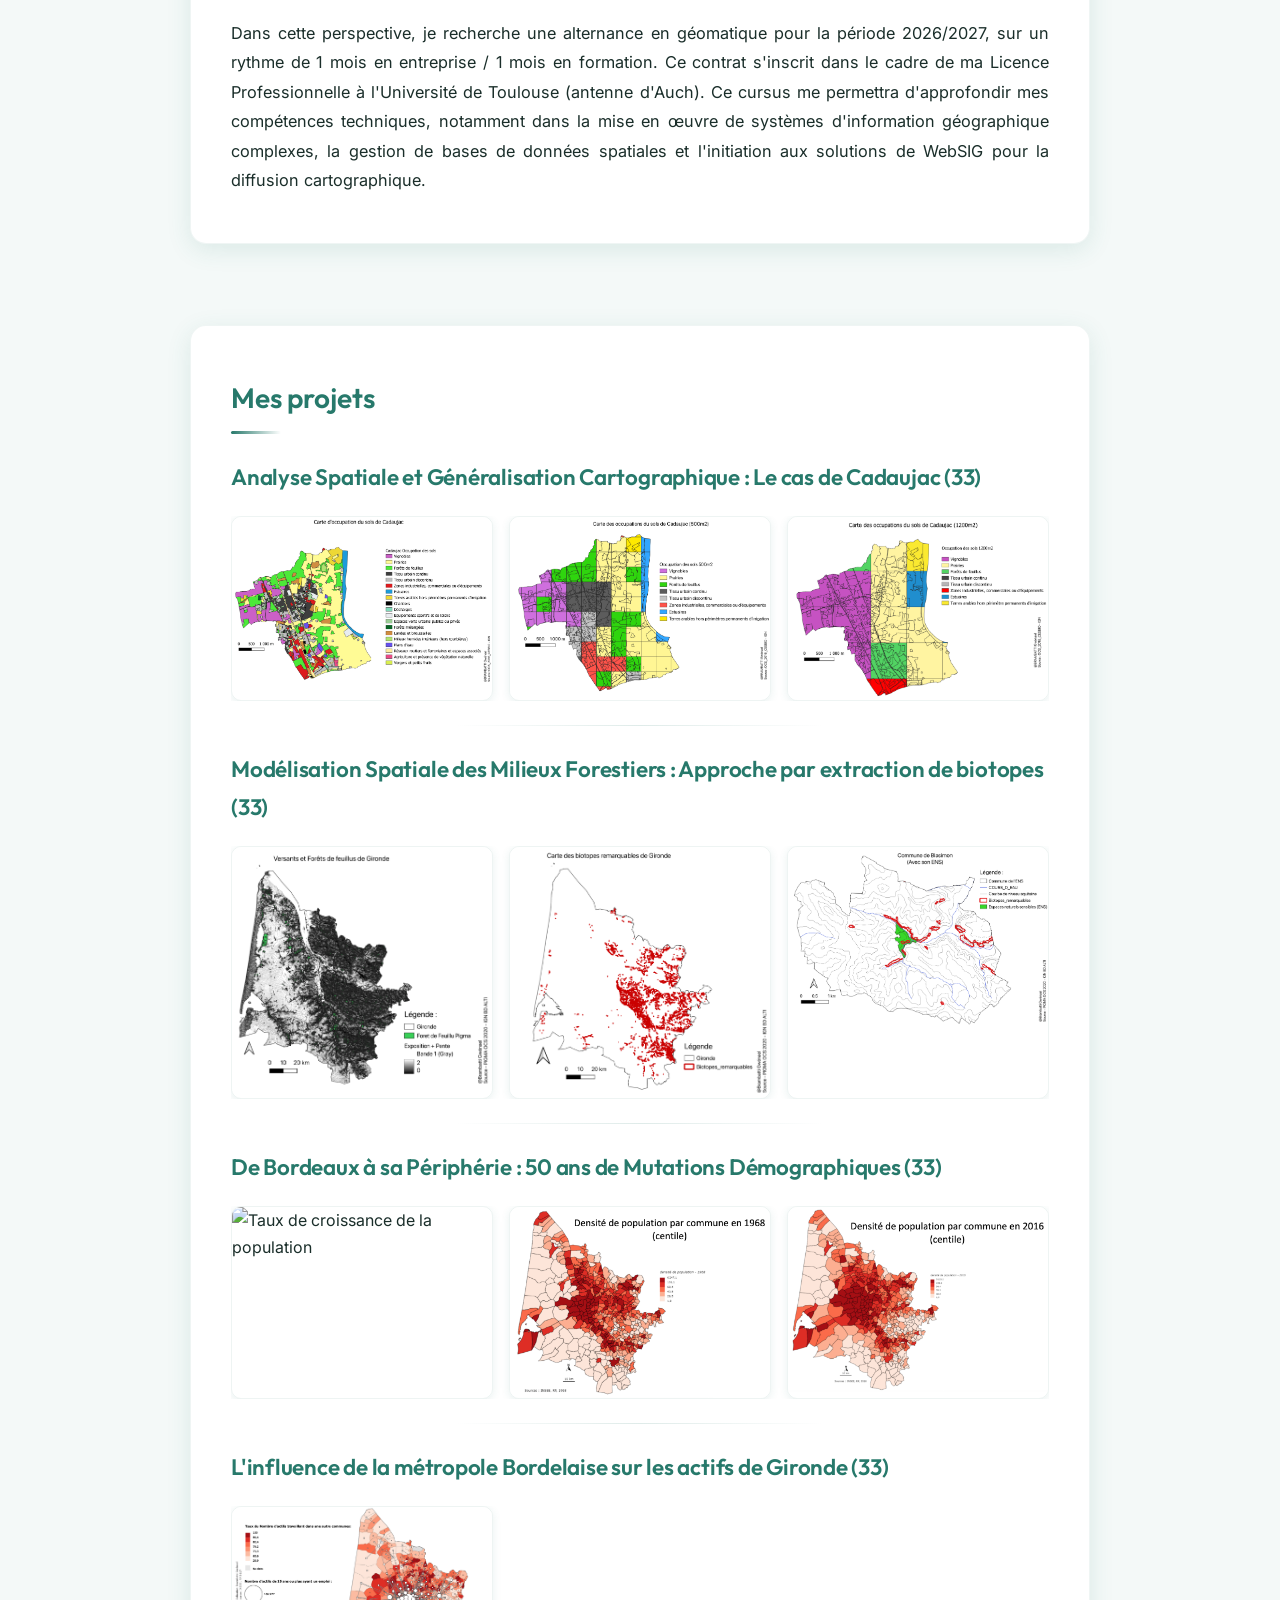
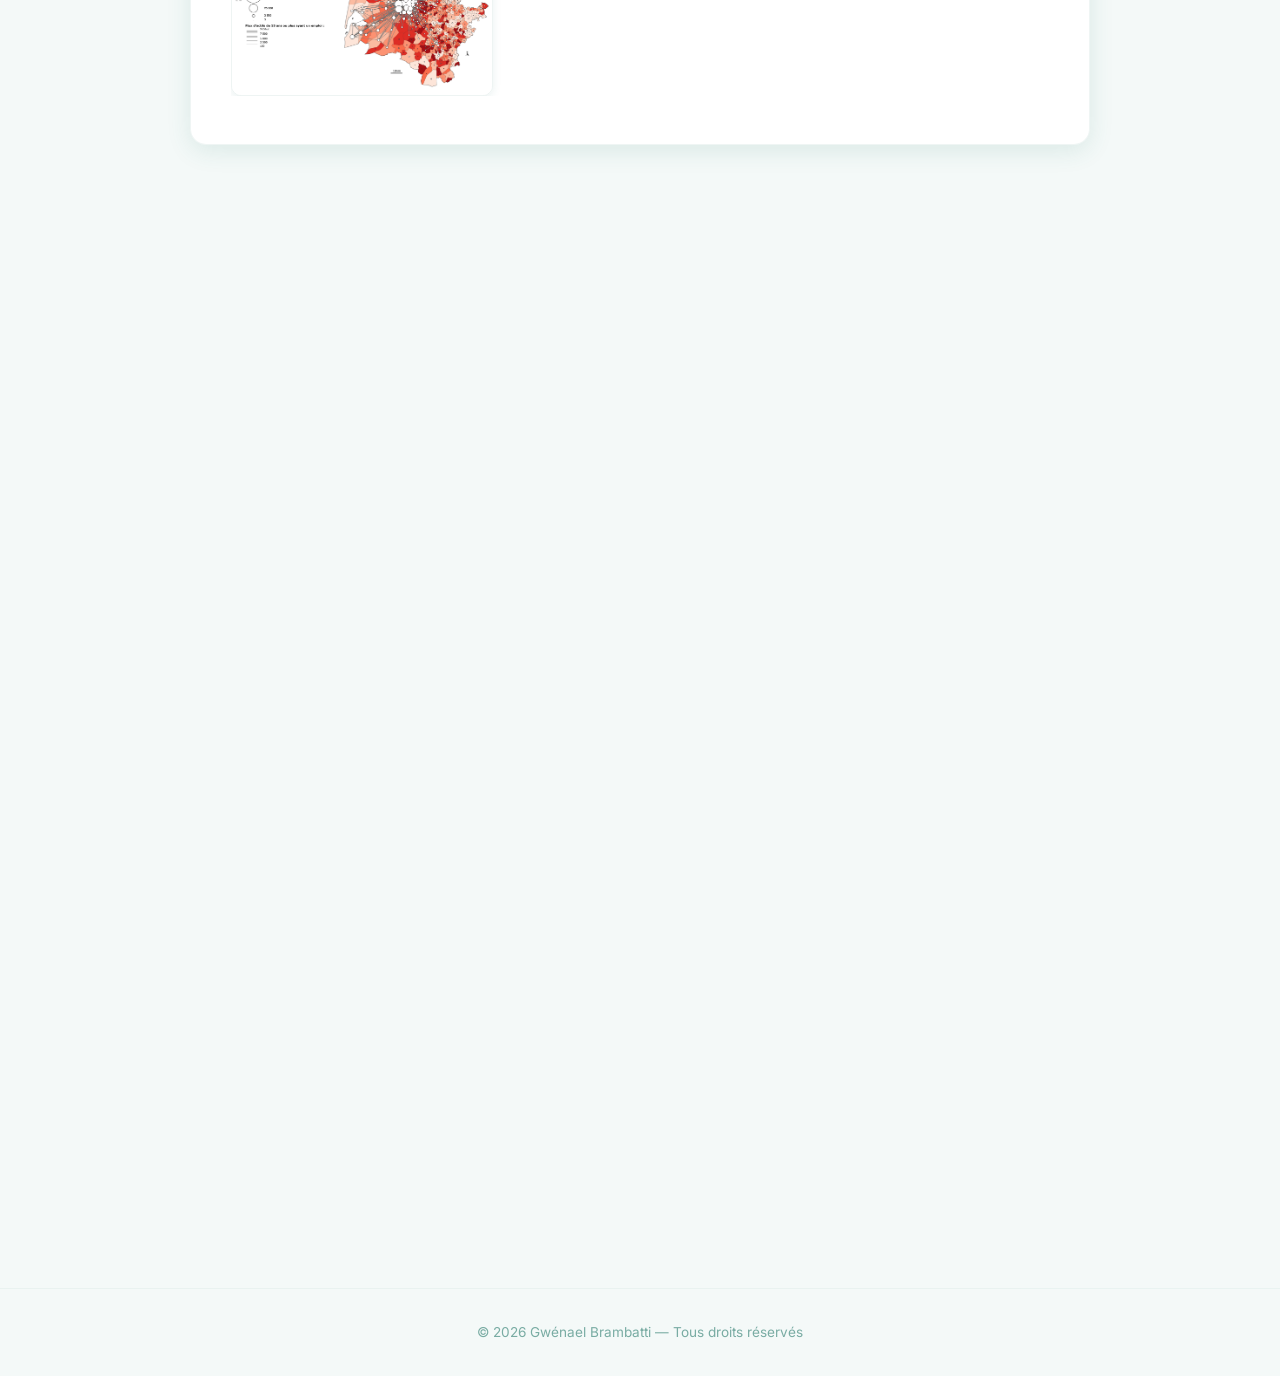
==== commit 40a2da59: "update mineure" ====
--- a/index.html
+++ b/index.html
@@ -146,7 +146,7 @@
         </div>
       </div>
 
-      <!-- Segment 4 — Mes Compétences (TEST LOGOS) -->
+      <!-- Segment 4 — Mes Compétences -->
       <div class="segment slide-right" data-reveal>
         <div class="segment-inner">
           <h2 class="segment-title">Mes Compétences</h2>
@@ -155,7 +155,7 @@
               
               <!-- SIG -->
               <div class="skill-card">
-                <h3 class="skill-theme-title">SIG & Cartographie</h3>
+                <h3 class="skill-theme-title">SIG &amp; Cartographie</h3>
                 <div class="skill-items-list">
                   <div class="skill-item">
                     <div class="skill-logo-wrapper">
@@ -174,7 +174,8 @@
 
               <!-- Web & Dev -->
               <div class="skill-card">
-                <h3 class="skill-theme-title">Développement & Web</h3>
+                <h3 class="skill-theme-title">Développement &amp; Web</h3>
+                <p style="font-size: 0.85rem; font-style: italic; color: var(--teal); opacity: 0.85; margin-bottom: 1rem; margin-top: -0.5rem;">🌱 Domaine en apprentissage — ce portfolio est ma première création avec ces outils.</p>
                 <div class="skill-items-list">
                   <div class="skill-item">
                     <div class="skill-logo-wrapper">
--- a/style.css
+++ b/style.css
@@ -727,6 +727,7 @@
 
 .monochrome-logo {
   filter: url(#tealify);
+  mix-blend-mode: multiply; /* Supprime le fond blanc des logos JPG/PNG */
 }
 
 .skill-name {
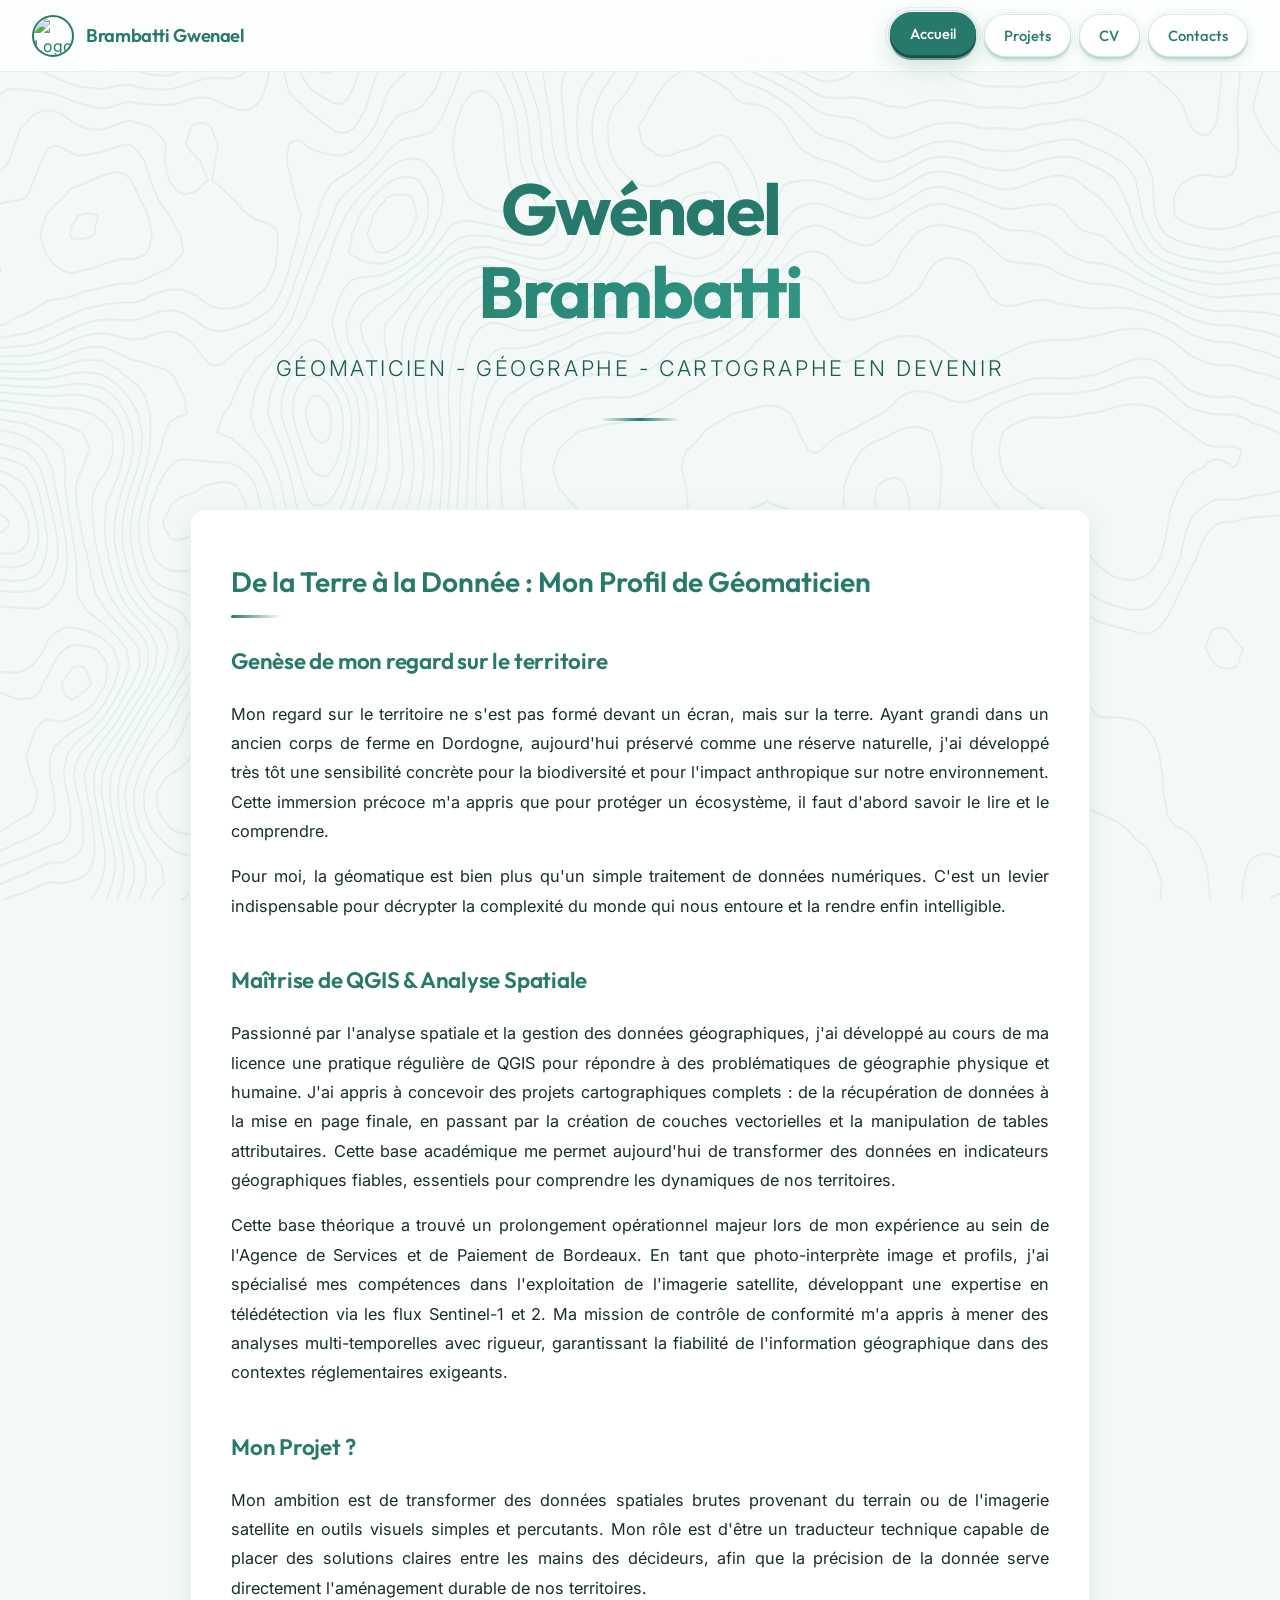
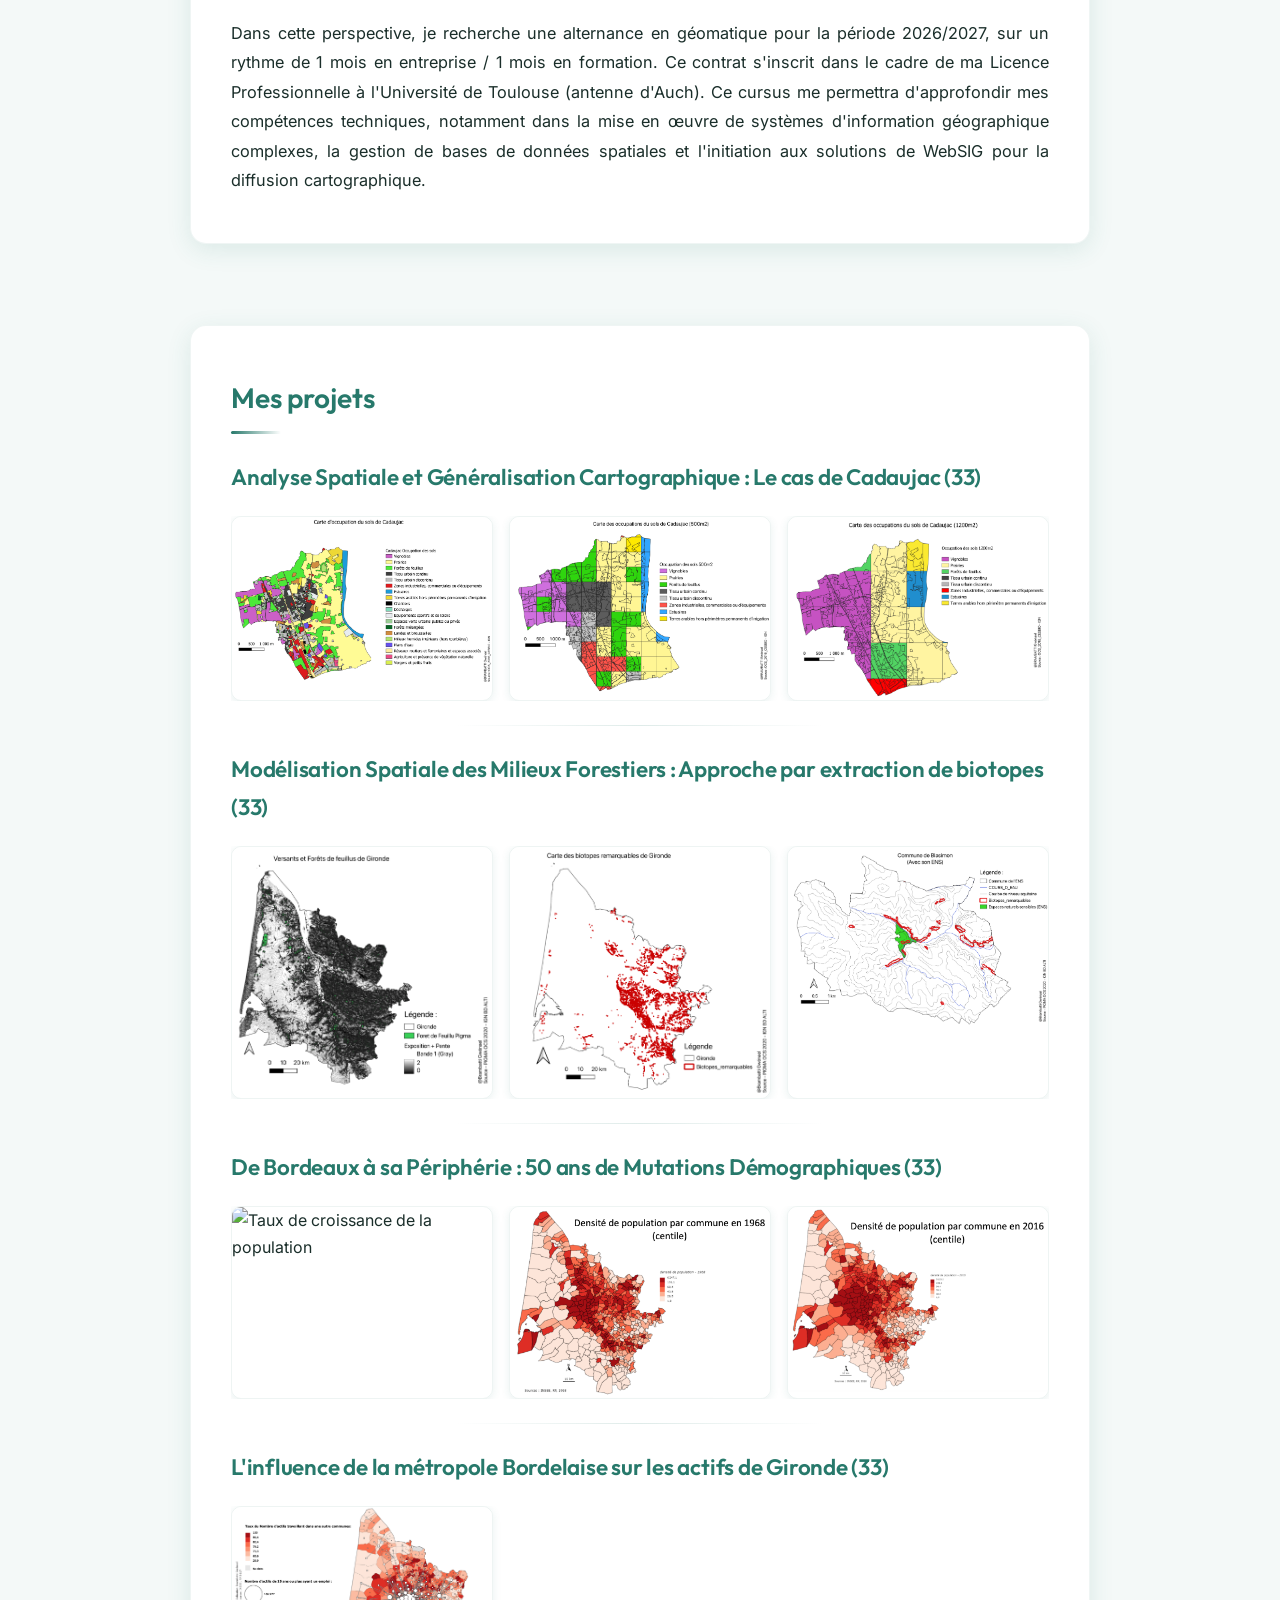
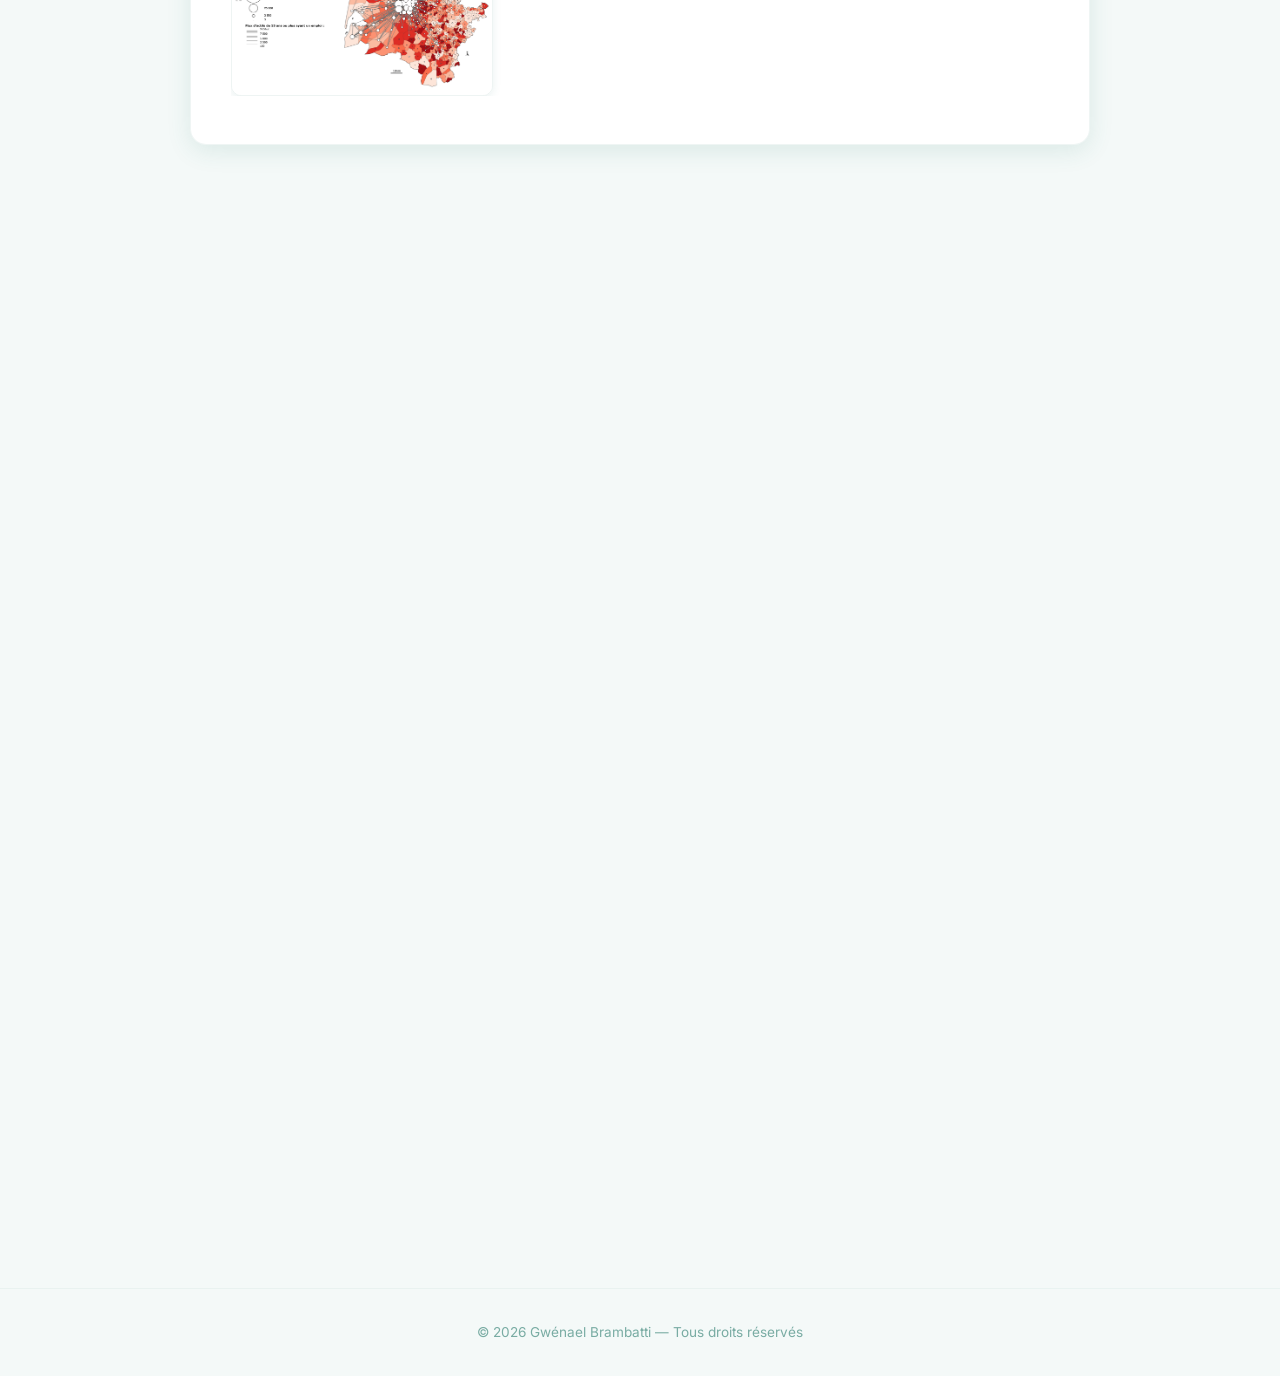
==== commit 2b3144fe: "update bug" ====
--- a/index.html
+++ b/index.html
@@ -60,7 +60,7 @@
           <h2 class="segment-title">De la Terre à la Donnée : Mon Profil de Géomaticien</h2>
           <div class="segment-body">
             <h3 style="margin-bottom: 0.5rem; font-size: 1.25rem;">Genèse de mon regard sur le territoire</h3>
-            <p style="text-align: justify;">Mon regard sur le territoire ne s'est pas formé devant un écran, mais sur la terre. Ayant grandi dans un ancien corps de ferme en Dordogne, aujourd'hui préservé comme une réserve naturelle, j'ai développé très tôt une sensibilité concrète pour la biodiversité et à l'impact anthropique sur notre environnement. Cette immersion précoce m'a appris que pour protéger un écosystème, il faut d'abord savoir le lire et le comprendre.</p>
+            <p style="text-align: justify;">Mon regard sur le territoire ne s'est pas formé devant un écran, mais sur la terre. Ayant grandi dans un ancien corps de ferme en Dordogne, aujourd'hui préservé comme une réserve naturelle, j'ai développé très tôt une sensibilité concrète pour la biodiversité et pour l'impact anthropique sur notre environnement. Cette immersion précoce m'a appris que pour protéger un écosystème, il faut d'abord savoir le lire et le comprendre.</p>
             <p style="margin-bottom: 2rem; text-align: justify;">Pour moi, la géomatique est bien plus qu'un simple traitement de données numériques. C'est un levier indispensable pour décrypter la complexité du monde qui nous entoure et la rendre enfin intelligible.</p>
 
             <h3 style="margin-bottom: 0.5rem; font-size: 1.25rem;">Maîtrise de QGIS & Analyse Spatiale</h3>
@@ -99,7 +99,7 @@
 
             <!-- Projet : Milieux Forestiers -->
             <a href="projets.html#extraction-biotopes" class="segment-title-link no-arrow" style="text-decoration: none; color: inherit; display: block;">
-              <h3 style="margin-bottom: 1rem; font-size: 1.15rem; color: var(--teal); font-family: 'Outfit', sans-serif; font-weight: 500;">Modélisation Spatiale des Milieux Forestiers : Approche par extraction de biotopes (33)</h3>
+              <h3 style="margin-bottom: 1rem; font-size: 1rem; color: var(--teal); font-family: 'Outfit', sans-serif; font-weight: 500;">Modélisation Spatiale des Milieux Forestiers : Approche par extraction de biotopes (33)</h3>
               <div class="project-card" style="display: flex; gap: 1rem; justify-content: flex-start;">
                 <div class="project-img-wrapper" style="flex: 1; margin-bottom: 0;">
                   <img src="Projet%20ENS%20Blasimon/versants%20et%20for%C3%AAts%20de%20feuillus.png" alt="Analyse des données sources forestières" class="project-img">
@@ -175,7 +175,7 @@
               <!-- Web & Dev -->
               <div class="skill-card">
                 <h3 class="skill-theme-title">Développement &amp; Web</h3>
-                <p style="font-size: 0.85rem; font-style: italic; color: var(--teal); opacity: 0.85; margin-bottom: 1rem; margin-top: -0.5rem;">🌱 Domaine en apprentissage — ce portfolio est ma première création avec ces outils.</p>
+                <p style="font-size: 0.85rem; font-style: italic; color: var(--teal); opacity: 0.85; margin-bottom: 1rem; margin-top: -0.5rem;">Domaine en apprentissage, ce portfolio est ma première création avec ces outils.</p>
                 <div class="skill-items-list">
                   <div class="skill-item">
                     <div class="skill-logo-wrapper">
@@ -191,7 +191,7 @@
                   </div>
                   <div class="skill-item">
                     <div class="skill-logo-wrapper">
-                      <img src="Logo%20Site/JavaScript%20logo.jpg" alt="JavaScript" class="monochrome-logo">
+                      <img src="Logo%20Site/JavaScript%20logo%20bis.jpeg" alt="JavaScript" class="monochrome-logo">
                     </div>
                     <span class="skill-name">JavaScript</span>
                   </div>
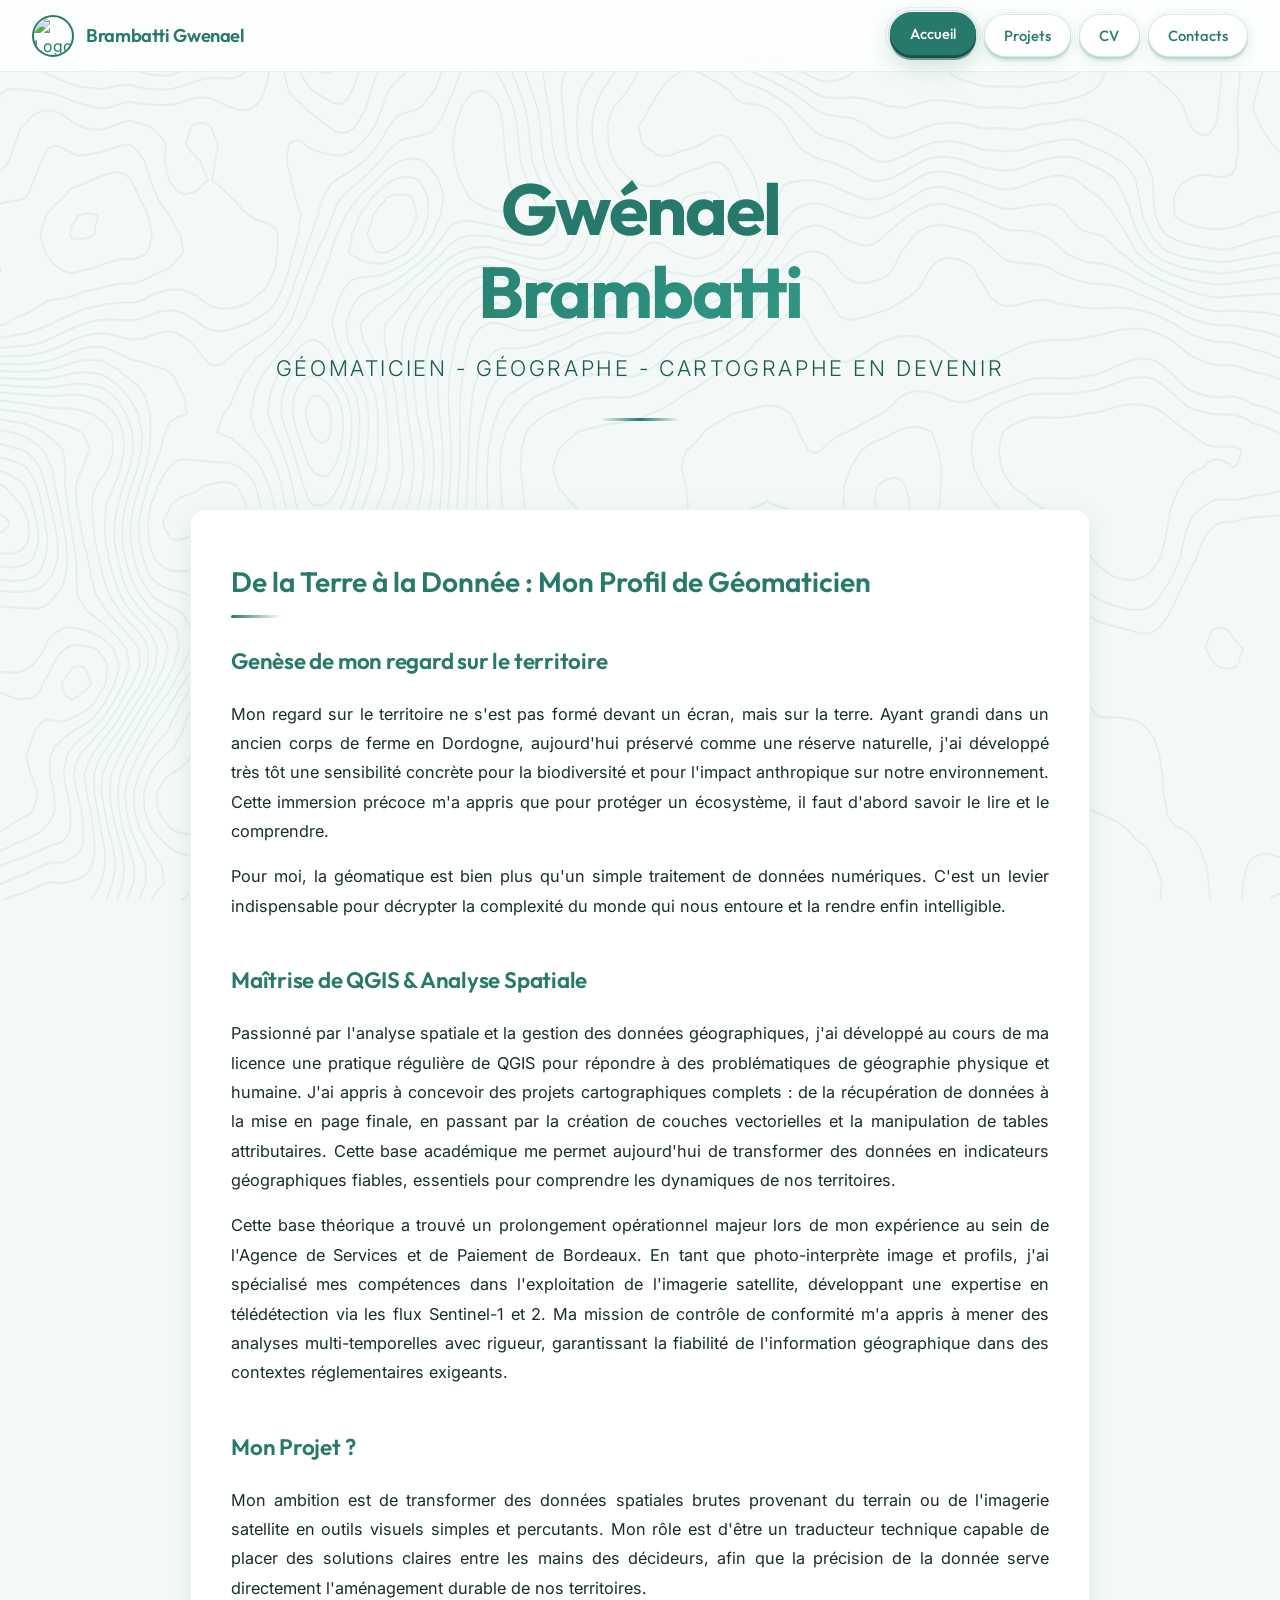
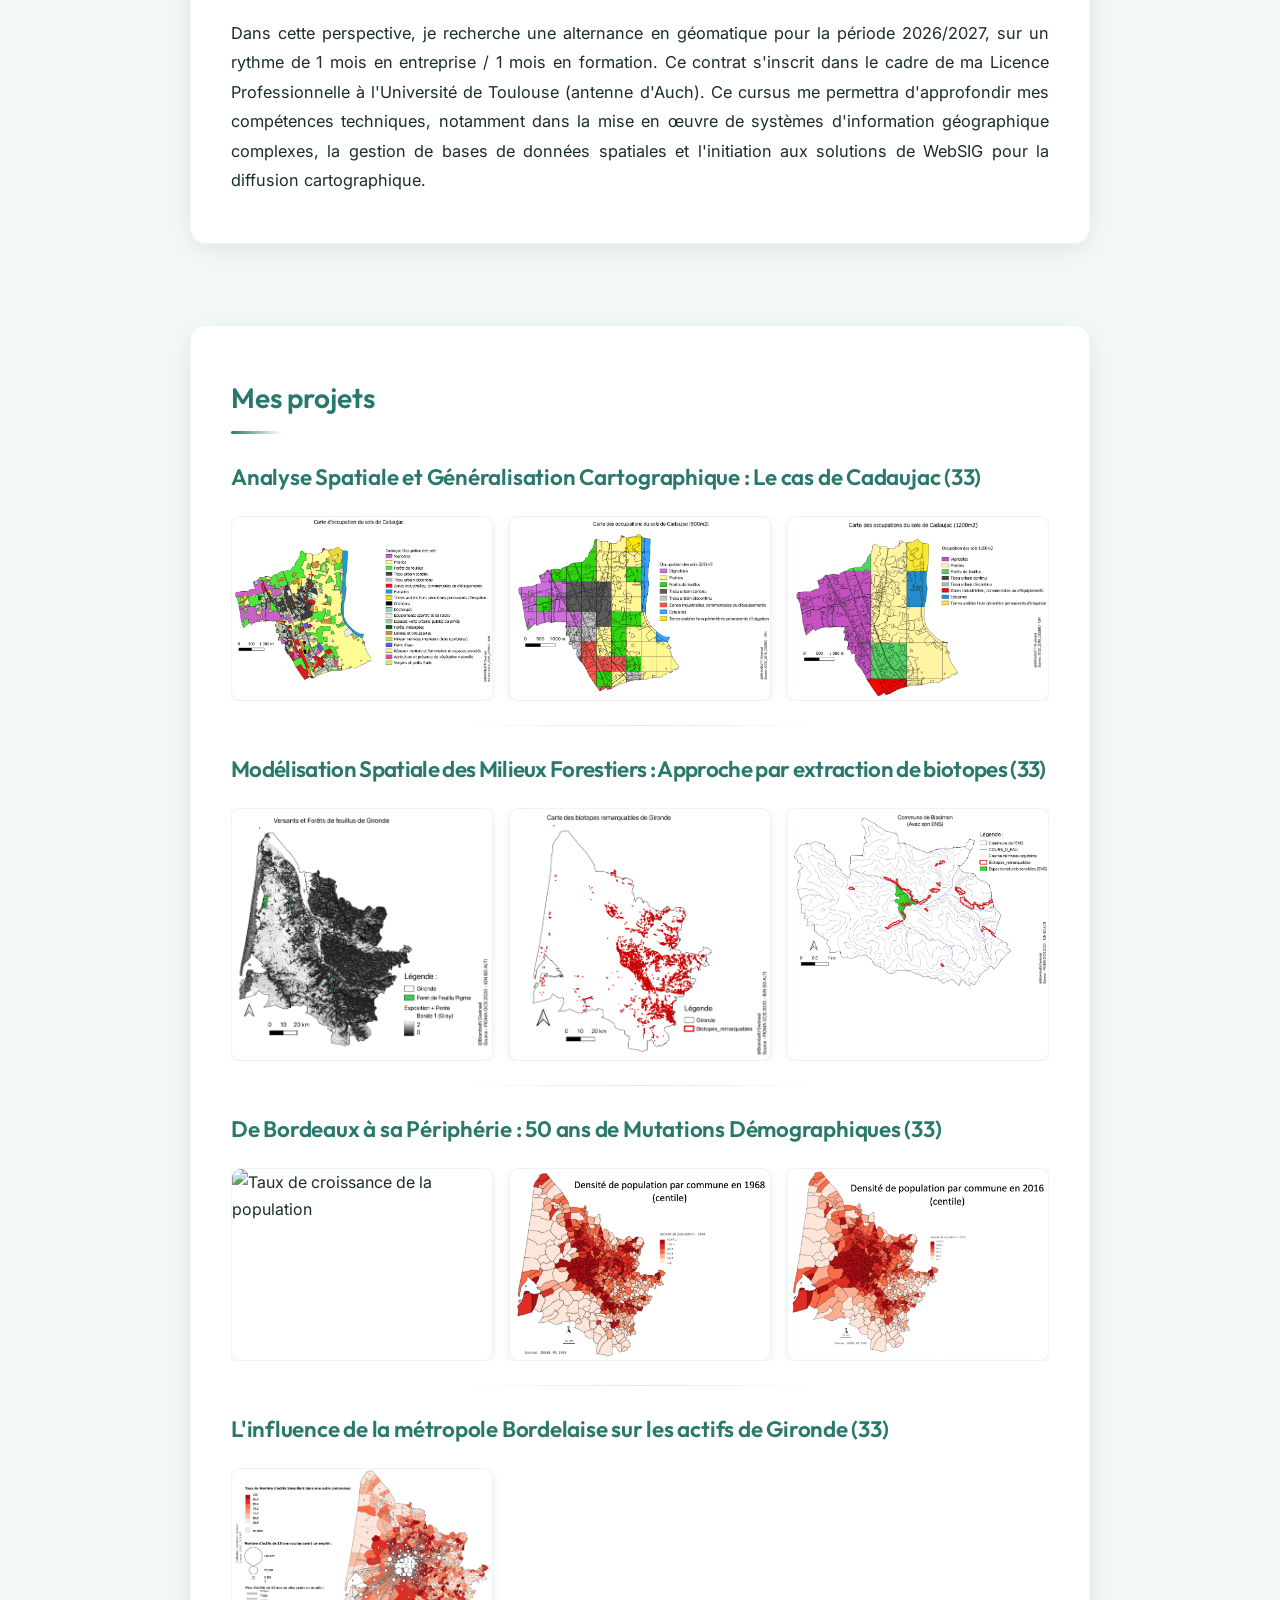
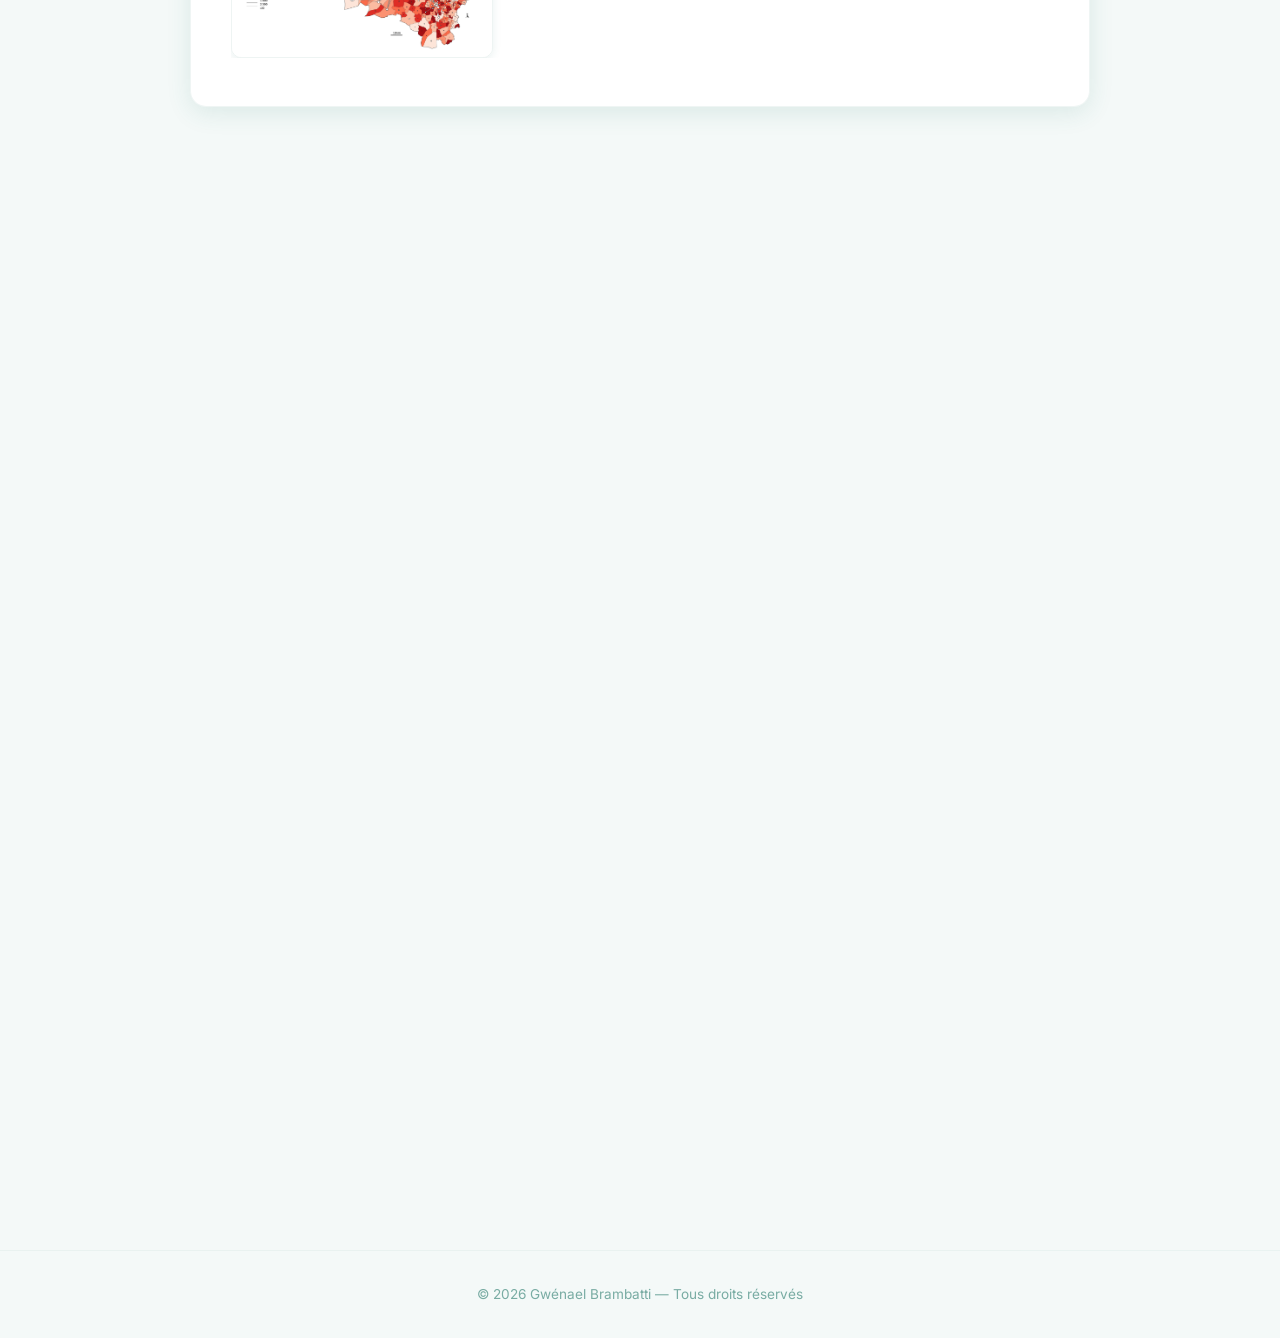
==== commit bde6120c: "update bug fix" ====
--- a/index.html
+++ b/index.html
@@ -99,7 +99,7 @@
 
             <!-- Projet : Milieux Forestiers -->
             <a href="projets.html#extraction-biotopes" class="segment-title-link no-arrow" style="text-decoration: none; color: inherit; display: block;">
-              <h3 style="margin-bottom: 1rem; font-size: 1rem; color: var(--teal); font-family: 'Outfit', sans-serif; font-weight: 500;">Modélisation Spatiale des Milieux Forestiers : Approche par extraction de biotopes (33)</h3>
+              <h3 style="margin-bottom: 1rem; font-size: 0.95rem; letter-spacing: -0.03em; white-space: nowrap; overflow: hidden; text-overflow: ellipsis; color: var(--teal); font-family: 'Outfit', sans-serif; font-weight: 500;">Modélisation Spatiale des Milieux Forestiers : Approche par extraction de biotopes (33)</h3>
               <div class="project-card" style="display: flex; gap: 1rem; justify-content: flex-start;">
                 <div class="project-img-wrapper" style="flex: 1; margin-bottom: 0;">
                   <img src="Projet%20ENS%20Blasimon/versants%20et%20for%C3%AAts%20de%20feuillus.png" alt="Analyse des données sources forestières" class="project-img">
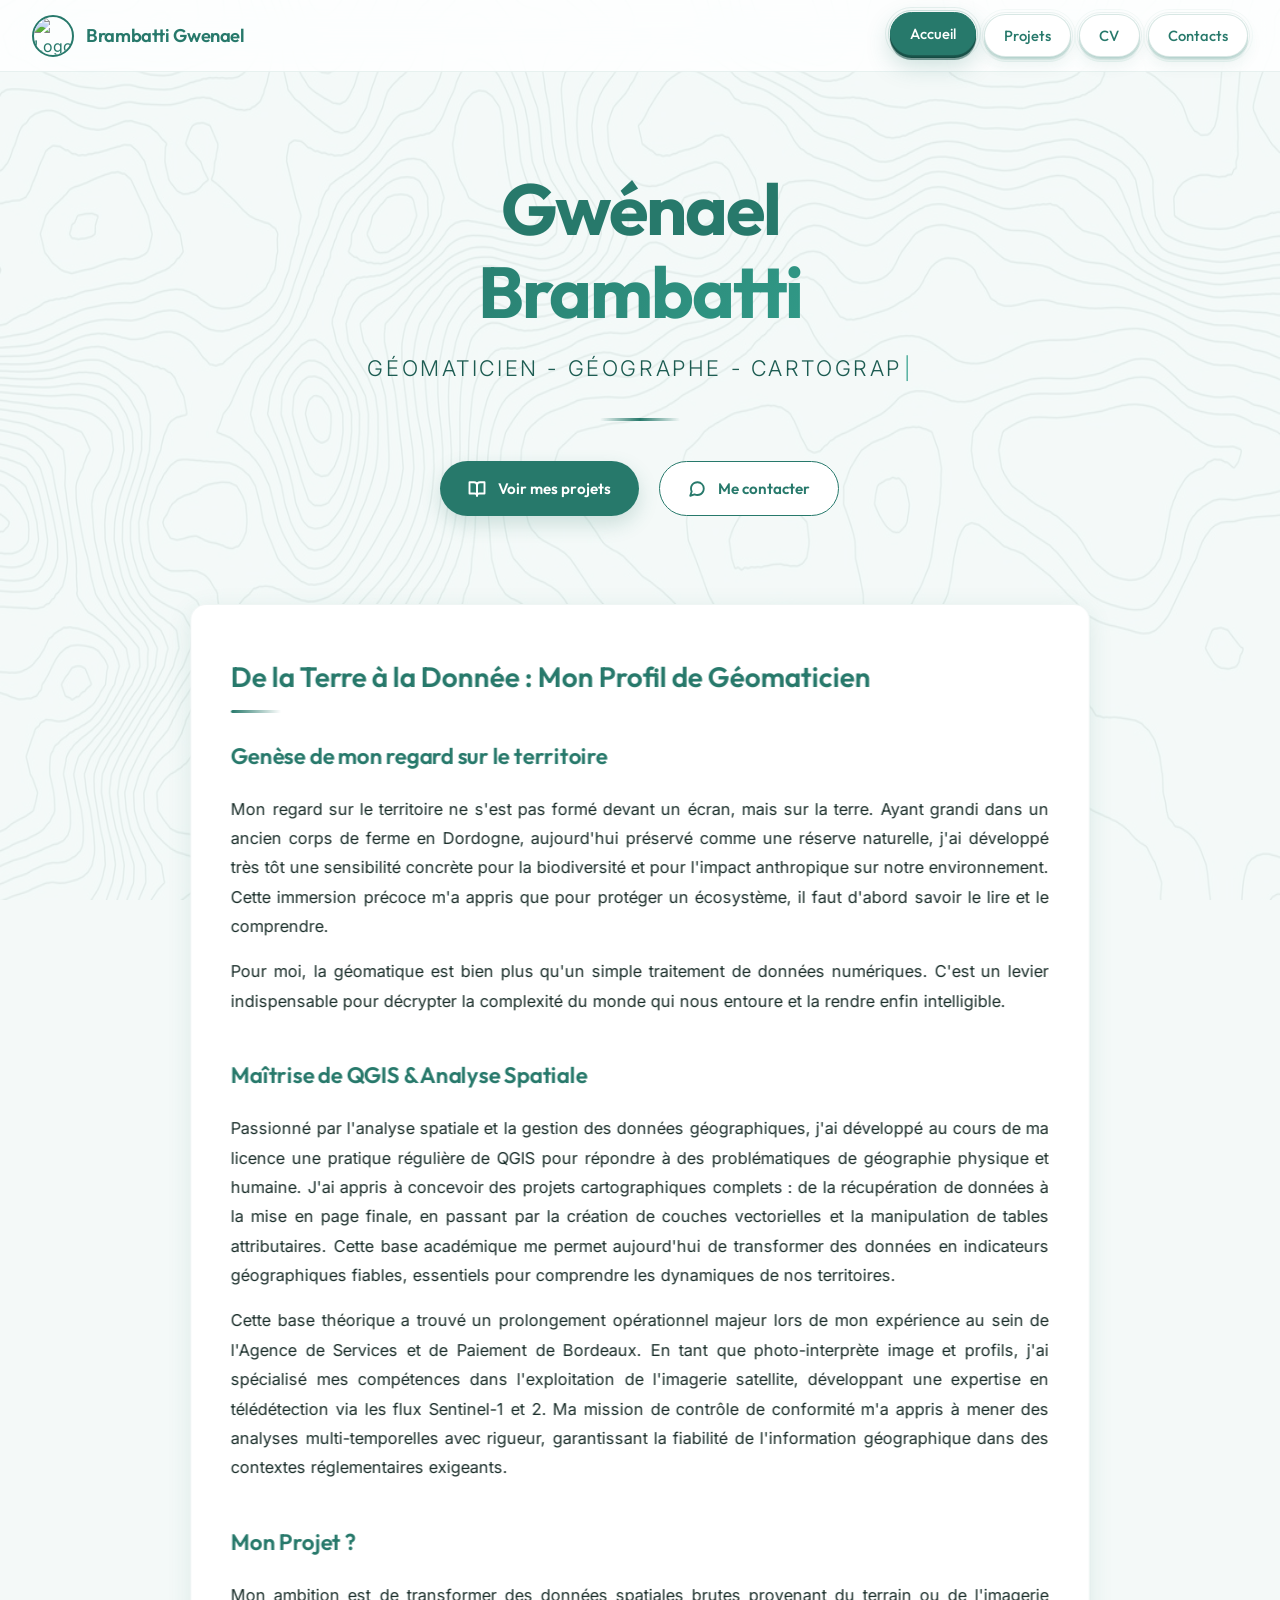
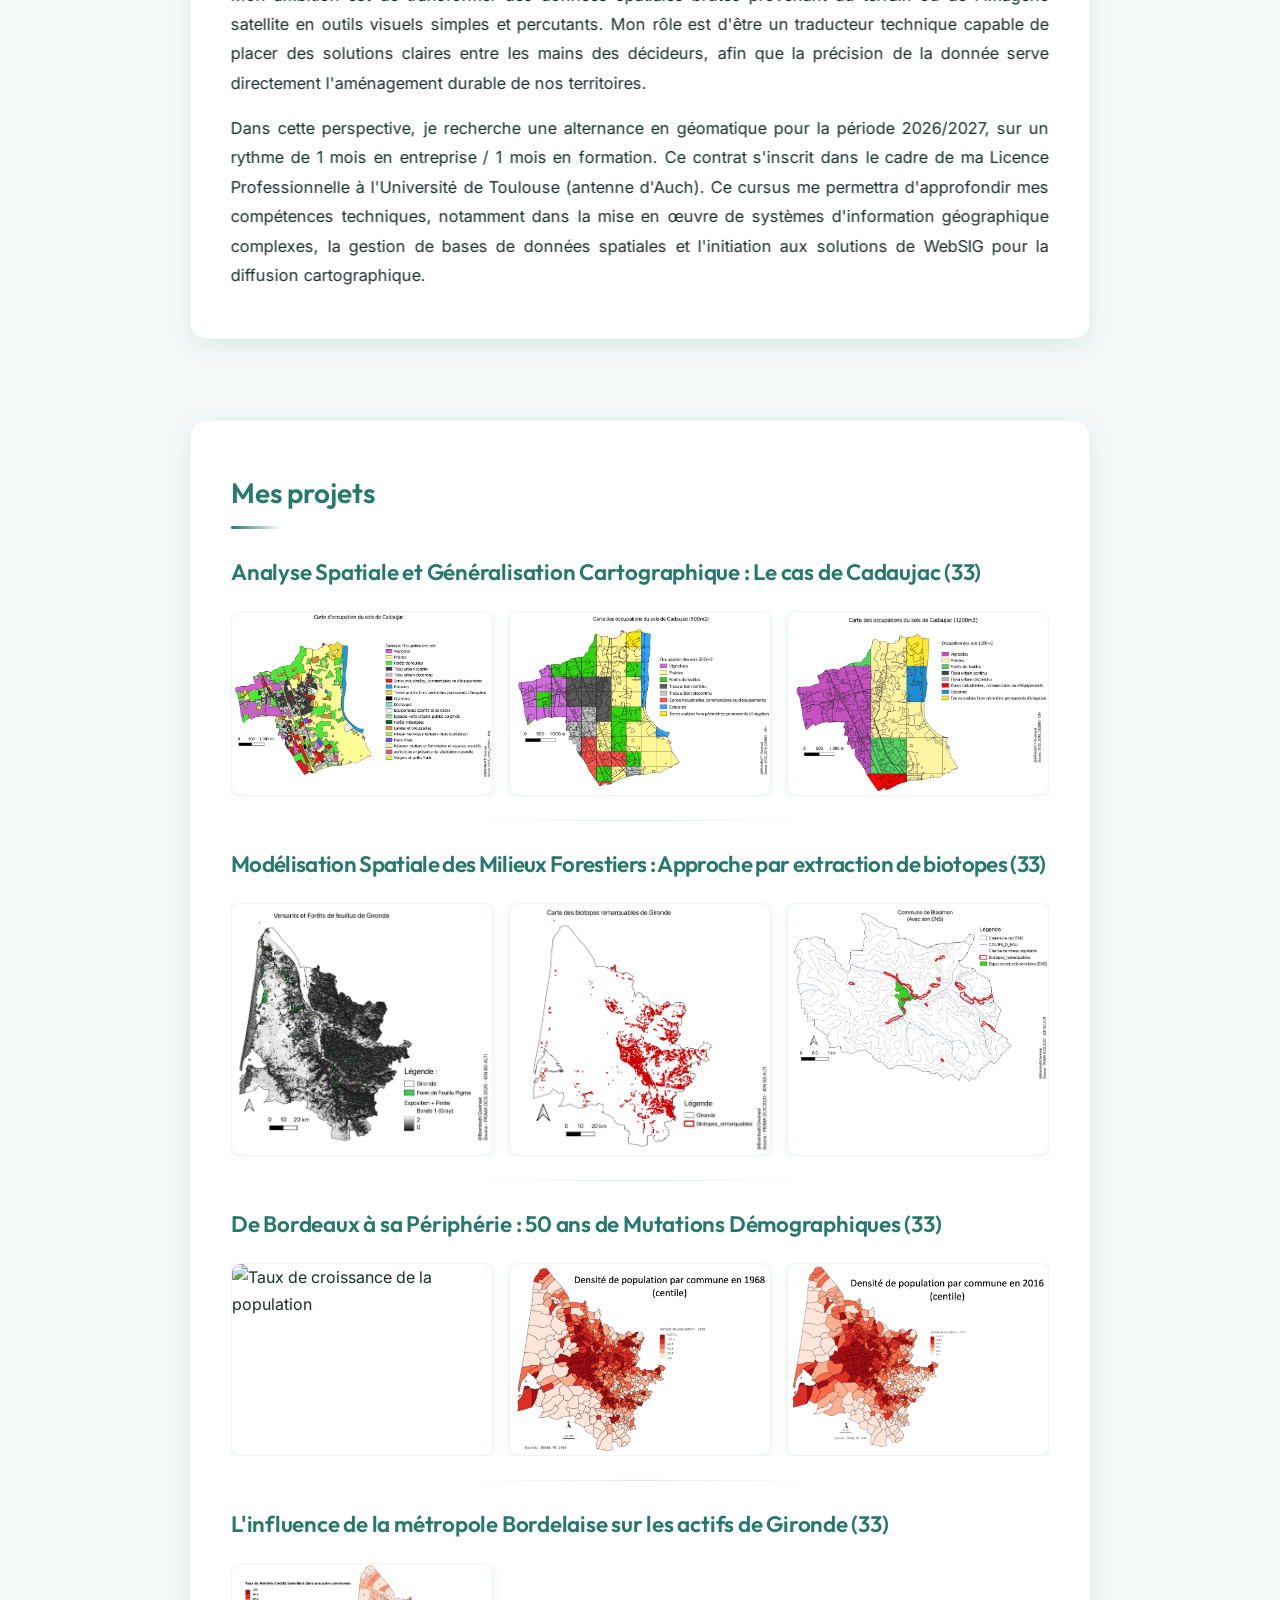
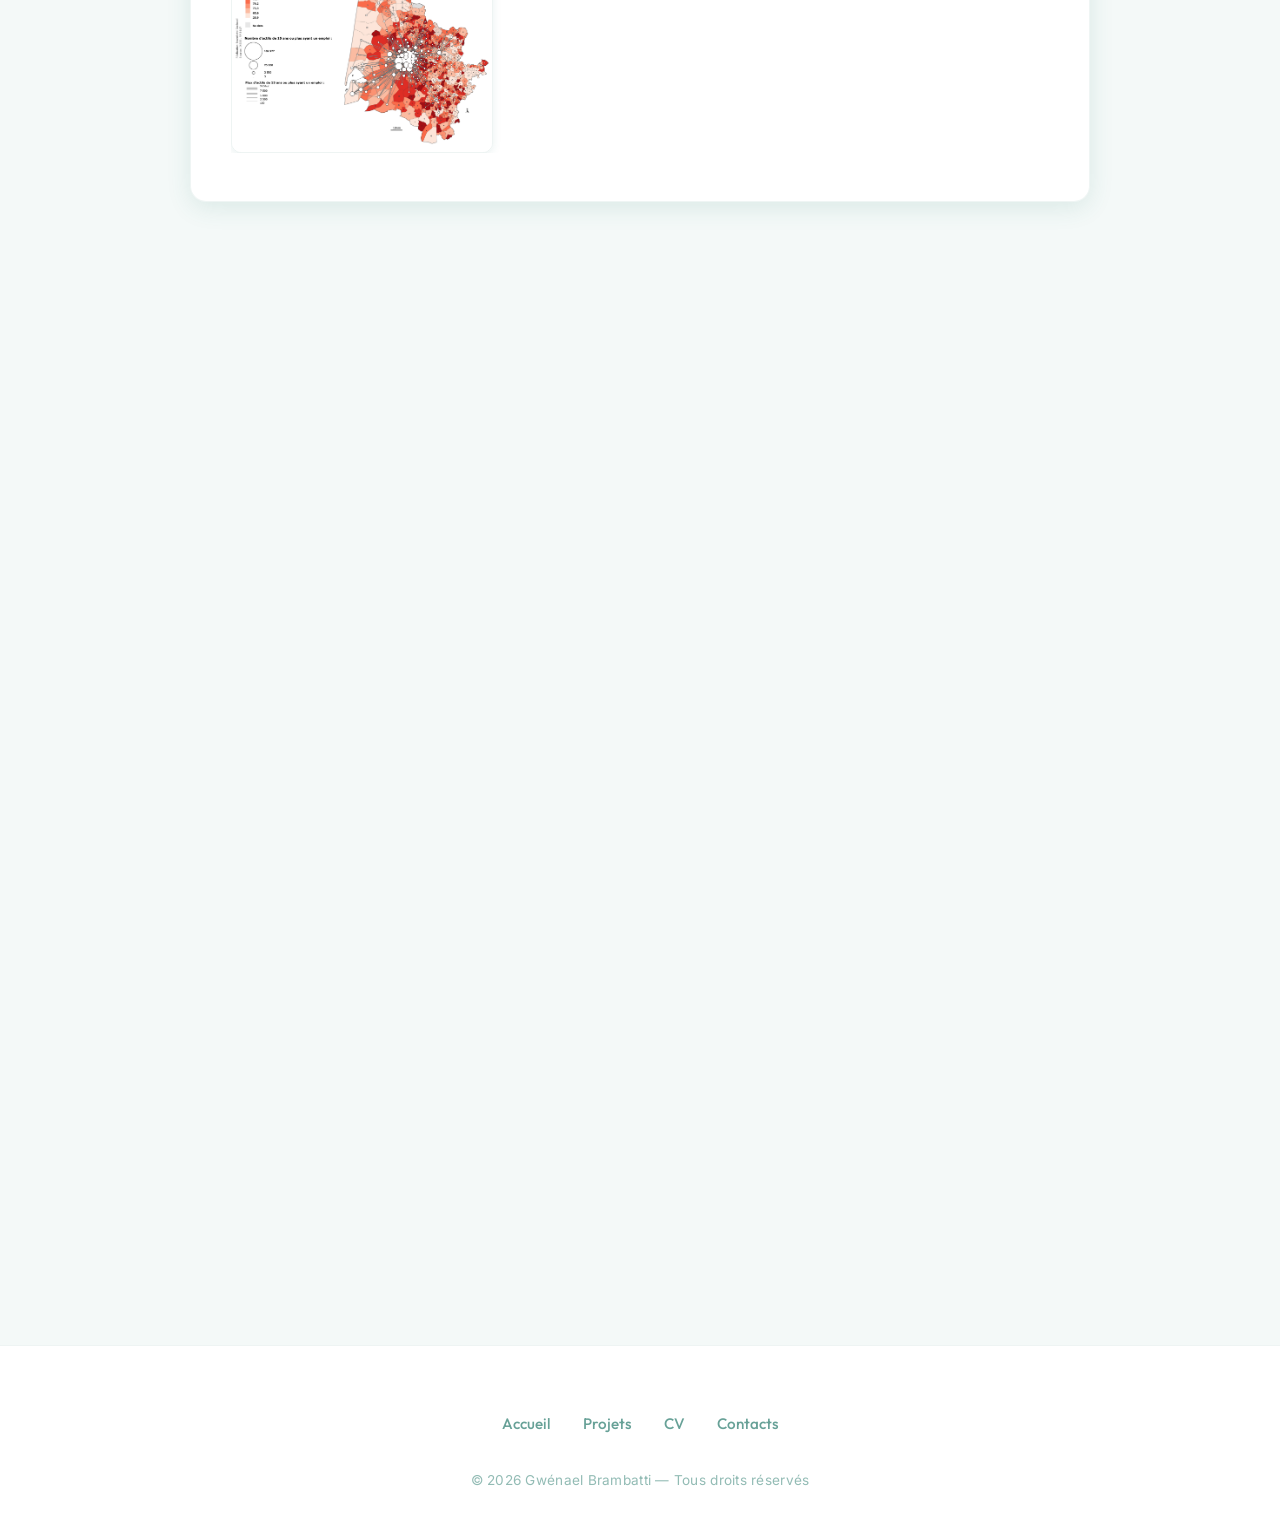
==== commit e1d2de80: "update test" ====
--- a/index.html
+++ b/index.html
@@ -6,8 +6,23 @@
   <meta name="description" content="Portfolio de Gwénael Brambatti — Géomaticien spécialisé en analyse spatiale, cartographie et environnement. QGIS, télédétection, aménagement durable.">
   <meta name="keywords" content="géomatique, SIG, QGIS, cartographie, analyse spatiale, télédétection, environnement, aménagement durable, portfolio">
   <meta name="author" content="Gwénael Brambatti">
+
+  <!-- Open Graph : Image de prévisualisation sur LinkedIn, WhatsApp, Google -->
+  <meta property="og:type" content="website">
+  <meta property="og:title" content="Gwénael Brambatti — Portfolio Géomatique">
+  <meta property="og:description" content="Portfolio de Gwénael Brambatti — Géomaticien spécialisé en analyse spatiale, cartographie et environnement.">
+  <meta property="og:image" content="Logo.png">
+  <meta property="og:locale" content="fr_FR">
+
+  <!-- Twitter Card -->
+  <meta name="twitter:card" content="summary_large_image">
+  <meta name="twitter:title" content="Gwénael Brambatti — Portfolio Géomatique">
+  <meta name="twitter:description" content="Portfolio de Gwénael Brambatti — Géomaticien spécialisé en analyse spatiale et cartographie.">
+  <meta name="twitter:image" content="Logo.png">
+
   <title>Gwénael Brambatti — Portfolio Géomatique</title>
   <link rel="icon" href="Logo Gwen web.ico" type="image/x-icon">
+  <link rel="icon" href="Logo.png" type="image/png">
   <link rel="preconnect" href="https://fonts.googleapis.com">
   <link rel="preconnect" href="https://fonts.gstatic.com" crossorigin>
   <link href="https://fonts.googleapis.com/css2?family=Inter:wght@300;400;500;600;700&family=Outfit:wght@300;400;500;600;700&display=swap" rel="stylesheet">
@@ -49,8 +64,19 @@
       <div class="hero">
         <div class="hero-content">
           <h1 class="hero-title">Gwénael <span class="accent">Brambatti</span></h1>
-          <p class="hero-subtitle">Géomaticien - Géographe - Cartographe en devenir</p>
+          <p class="hero-subtitle" id="hero-subtitle" data-text="Géomaticien - Géographe - Cartographe en devenir"></p>
           <div class="hero-divider"></div>
+          
+          <div class="hero-cta-group">
+            <a href="projets.html" class="cta-btn cta-primary">
+              <svg width="18" height="18" viewBox="0 0 24 24" fill="none" stroke="currentColor" stroke-width="2.5" stroke-linecap="round" stroke-linejoin="round" style="margin-right: 4px;"><path d="M2 3h6a4 4 0 0 1 4 4v14a3 3 0 0 0-3-3H2z"/><path d="M22 3h-6a4 4 0 0 0-4 4v14a3 3 0 0 1 3-3h7z"/></svg>
+              Voir mes projets
+            </a>
+            <a href="contacts.html" class="cta-btn cta-secondary">
+              <svg width="18" height="18" viewBox="0 0 24 24" fill="none" stroke="currentColor" stroke-width="2.5" stroke-linecap="round" stroke-linejoin="round" style="margin-right: 4px;"><path d="M21 11.5a8.38 8.38 0 0 1-.9 3.8 8.5 8.5 0 0 1-7.6 4.7 8.38 8.38 0 0 1-3.8-.9L3 21l1.9-5.7a8.38 8.38 0 0 1-.9-3.8 8.5 8.5 0 0 1 4.7-7.6 8.38 8.38 0 0 1 3.8-.9h.5a8.48 8.48 0 0 1 8 8v.5z"/></svg>
+              Me contacter
+            </a>
+          </div>
         </div>
       </div>
 
@@ -244,8 +270,21 @@
 
   <!-- ============ FOOTER ============ -->
   <footer class="site-footer">
-    <p>&copy; 2026 Gwénael Brambatti — Tous droits réservés</p>
+    <div class="footer-inner">
+      <nav class="footer-nav">
+        <li><a href="index.html" class="footer-link">Accueil</a></li>
+        <li><a href="projets.html" class="footer-link">Projets</a></li>
+        <li><a href="cv.html" class="footer-link">CV</a></li>
+        <li><a href="contacts.html" class="footer-link">Contacts</a></li>
+      </nav>
+      <p class="footer-credit">&copy; 2026 Gwénael Brambatti — Tous droits réservés</p>
+    </div>
   </footer>
+
+  <!-- SCROLL TO TOP -->
+  <button class="scroll-to-top" id="scroll-to-top" aria-label="Retour en haut">
+    <svg width="24" height="24" viewBox="0 0 24 24" fill="none" stroke="currentColor" stroke-width="2.5" stroke-linecap="round" stroke-linejoin="round"><polyline points="18 15 12 9 6 15"/></svg>
+  </button>
 
   <script src="script.js"></script>
 
--- a/style.css
+++ b/style.css
@@ -39,6 +39,12 @@
   background-color: var(--off-white);
   line-height: 1.7;
   overflow-x: clip;
+  opacity: 0;
+  transition: opacity 0.8s ease-in-out;
+}
+
+body.loaded {
+  opacity: 1;
 }
 
 /* ---------- TOPOGRAPHIC BACKGROUND ---------- */
@@ -284,6 +290,75 @@
   color: var(--teal-dark);
   letter-spacing: 0.12em;
   text-transform: uppercase;
+  min-height: 1.5em; /* Prevent layout jump */
+}
+
+/* Typing Cursor Effect */
+.typing-cursor::after {
+  content: '|';
+  margin-left: 2px;
+  animation: blink 1s step-end infinite;
+  color: var(--teal-light);
+}
+
+@keyframes blink {
+  from, to { opacity: 1; }
+  50% { opacity: 0; }
+}
+
+.hero-cta-group {
+  margin-top: 2.5rem;
+  display: flex;
+  gap: 1.25rem;
+  justify-content: center;
+  flex-wrap: wrap;
+  opacity: 0;
+  transform: translateY(20px);
+  animation: fadeInUp 0.8s ease-out 1.2s forwards;
+}
+
+@keyframes fadeInUp {
+  to {
+    opacity: 1;
+    transform: translateY(0);
+  }
+}
+
+.cta-btn {
+  display: inline-flex;
+  align-items: center;
+  gap: 0.5rem;
+  padding: 0.85rem 1.75rem;
+  font-family: 'Outfit', sans-serif;
+  font-weight: 600;
+  font-size: 0.95rem;
+  border-radius: 50px;
+  text-decoration: none;
+  transition: all var(--transition);
+}
+
+.cta-primary {
+  background: var(--teal);
+  color: var(--white);
+  box-shadow: 0 8px 20px rgba(39, 121, 107, 0.2);
+}
+
+.cta-primary:hover {
+  background: var(--teal-dark);
+  transform: translateY(-3px);
+  box-shadow: 0 12px 28px rgba(39, 121, 107, 0.28);
+}
+
+.cta-secondary {
+  background: var(--white);
+  color: var(--teal);
+  border: 1.5px solid var(--teal);
+}
+
+.cta-secondary:hover {
+  background: var(--off-white);
+  transform: translateY(-3px);
+  box-shadow: 0 8px 20px rgba(39, 121, 107, 0.1);
 }
 
 .hero-divider {
@@ -522,7 +597,7 @@
   transition: transform 0.6s cubic-bezier(0.22, 1, 0.36, 1);
 }
 
-/* .project-img-wrapper:hover .project-img removed as requested */
+/* REMOVED: .project-img-wrapper:hover .project-img as requested */
 
 
 .project-description {
@@ -739,11 +814,75 @@
 /* ---------- FOOTER ---------- */
 .site-footer {
   text-align: center;
-  padding: 2rem 1rem;
+  padding: 4rem 1rem 3rem;
+  background: var(--white);
+  border-top: 1px solid rgba(39, 121, 107, 0.08);
+}
+
+.footer-nav {
+  display: flex;
+  justify-content: center;
+  gap: 2rem;
+  list-style: none;
+  margin-bottom: 2rem;
+}
+
+.footer-link {
+  text-decoration: none;
+  font-family: 'Outfit', sans-serif;
+  font-weight: 500;
+  font-size: 0.95rem;
+  color: var(--teal);
+  opacity: 0.7;
+  transition: opacity var(--transition), transform var(--transition);
+}
+
+.footer-link:hover {
+  opacity: 1;
+  transform: translateY(-2px);
+}
+
+.footer-credit {
   font-size: 0.85rem;
   color: var(--teal);
-  opacity: 0.6;
-  border-top: 1px solid rgba(39, 121, 107, 0.08);
+  opacity: 0.5;
+  letter-spacing: 0.02em;
+}
+
+/* ============ SCROLL TO TOP ============ */
+.scroll-to-top {
+  position: fixed;
+  bottom: 2rem;
+  right: 2rem;
+  width: 50px;
+  height: 50px;
+  background: var(--white);
+  color: var(--teal);
+  border: 1.5px solid rgba(39, 121, 107, 0.2);
+  border-radius: 50%;
+  display: flex;
+  align-items: center;
+  justify-content: center;
+  cursor: pointer;
+  z-index: 1000;
+  opacity: 0;
+  visibility: hidden;
+  transform: translateY(20px);
+  transition: all var(--transition);
+  box-shadow: 0 8px 20px rgba(39, 121, 107, 0.1);
+}
+
+.scroll-to-top.visible {
+  opacity: 1;
+  visibility: visible;
+  transform: translateY(0);
+}
+
+.scroll-to-top:hover {
+  background: var(--teal);
+  color: var(--white);
+  transform: scale(1.1) translateY(-2px);
+  box-shadow: 0 12px 28px rgba(39, 121, 107, 0.2);
 }
 
 /* ============ RESPONSIVE ============ */
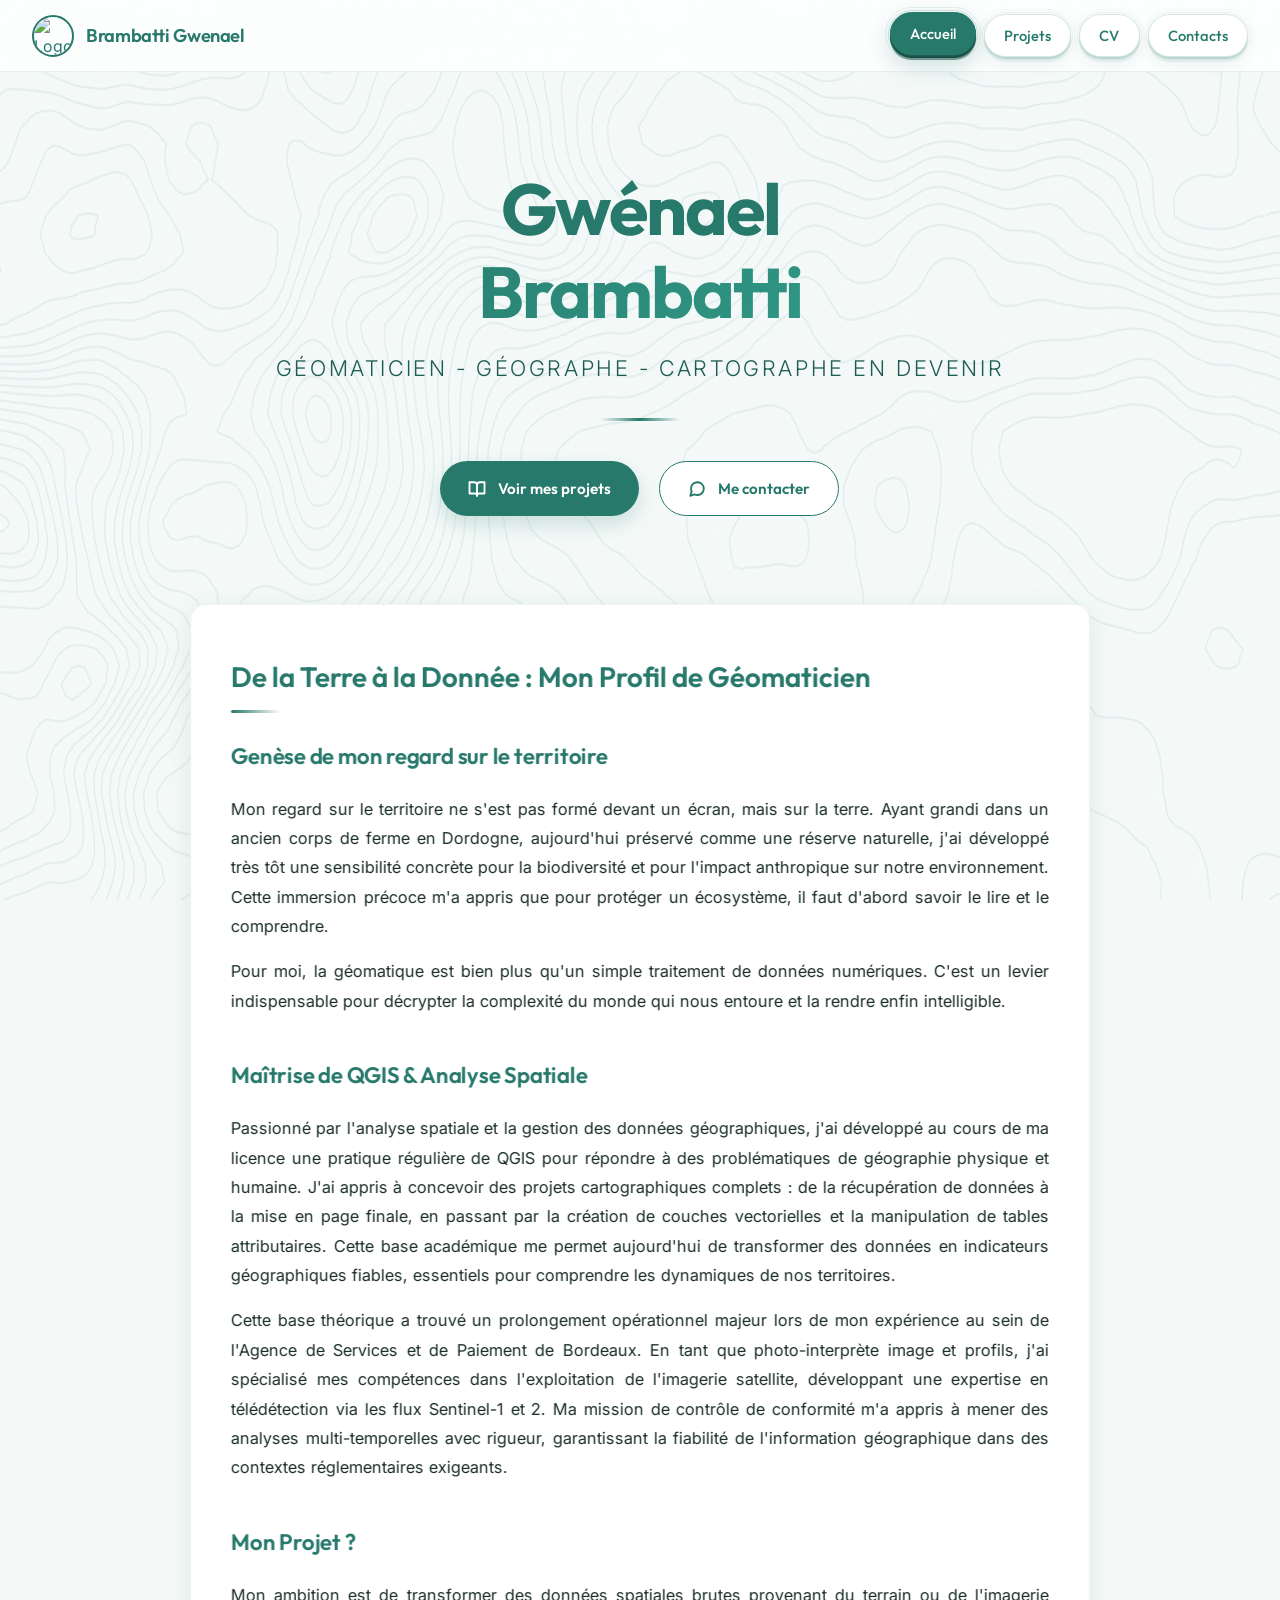
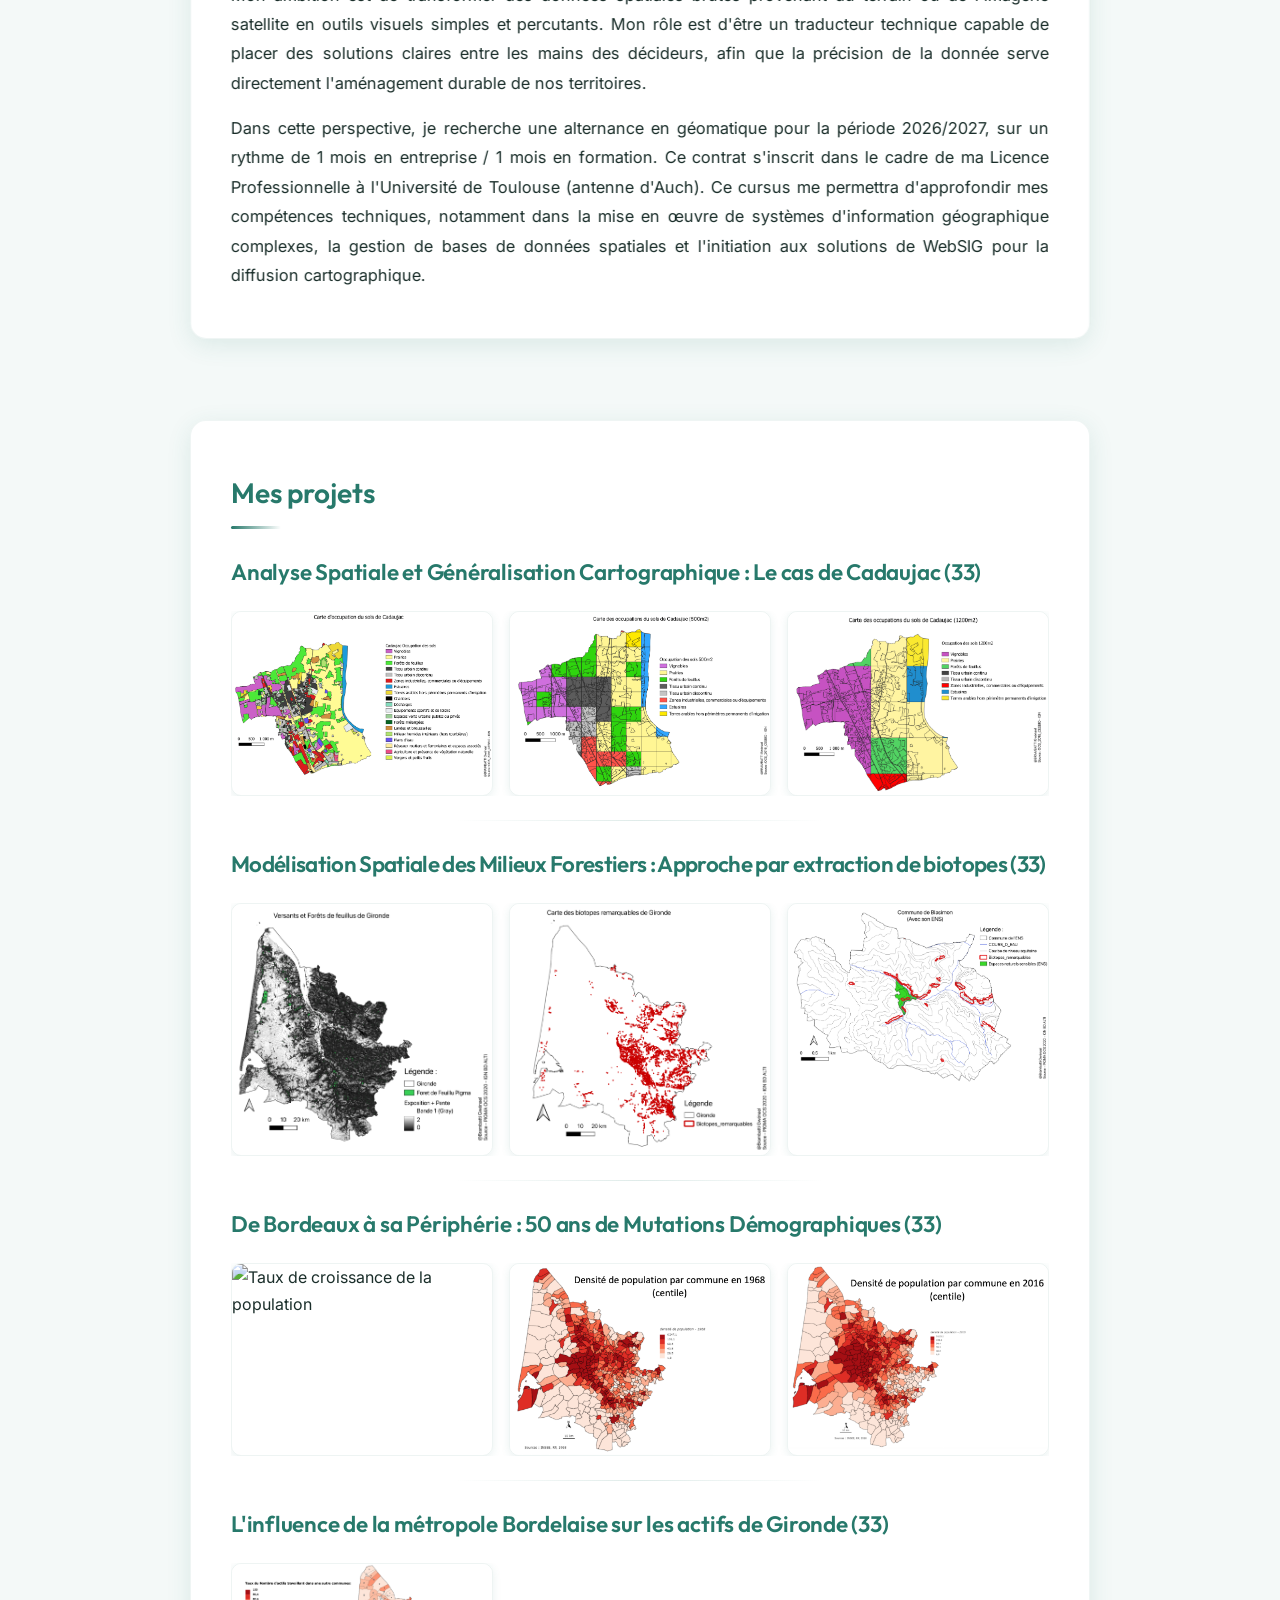
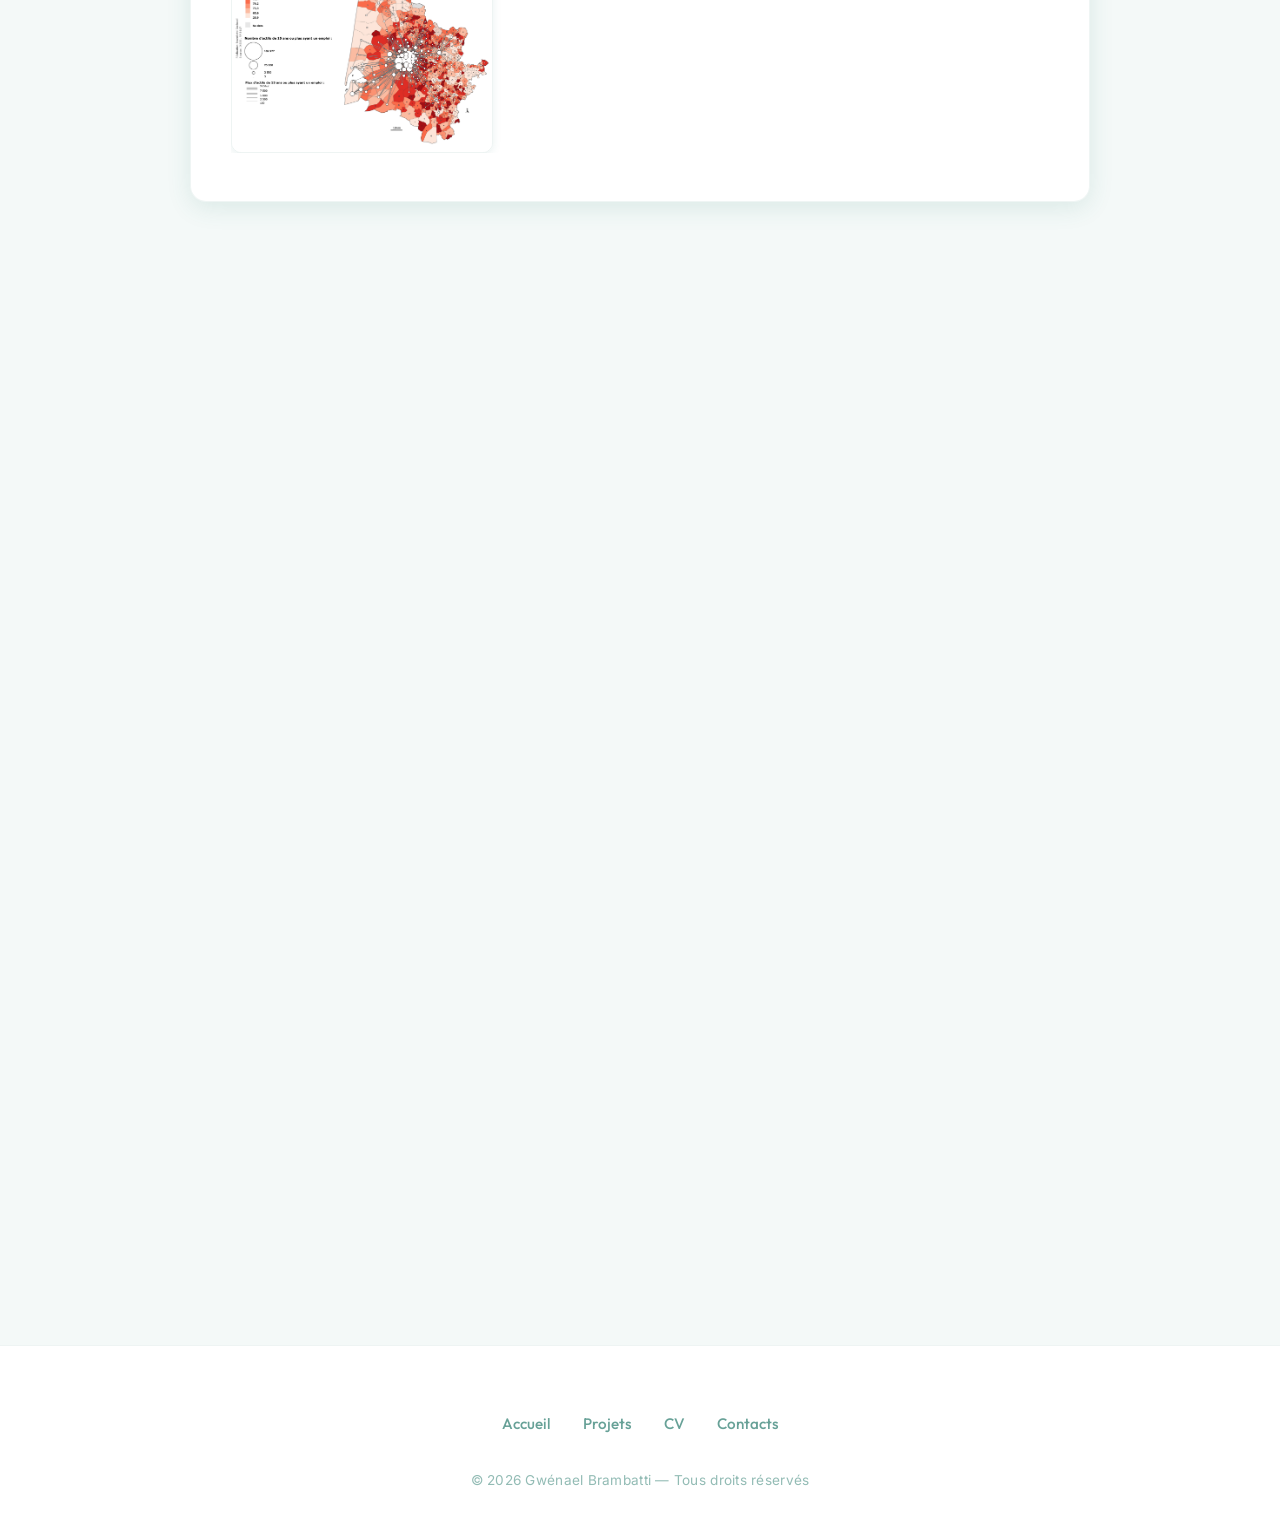
==== commit ad38393b: "update maj" ====
--- a/index.html
+++ b/index.html
@@ -64,7 +64,7 @@
       <div class="hero">
         <div class="hero-content">
           <h1 class="hero-title">Gwénael <span class="accent">Brambatti</span></h1>
-          <p class="hero-subtitle" id="hero-subtitle" data-text="Géomaticien - Géographe - Cartographe en devenir"></p>
+          <p class="hero-subtitle">Géomaticien - Géographe - Cartographe en devenir</p>
           <div class="hero-divider"></div>
           
           <div class="hero-cta-group">
--- a/style.css
+++ b/style.css
@@ -293,18 +293,7 @@
   min-height: 1.5em; /* Prevent layout jump */
 }
 
-/* Typing Cursor Effect */
-.typing-cursor::after {
-  content: '|';
-  margin-left: 2px;
-  animation: blink 1s step-end infinite;
-  color: var(--teal-light);
-}
-
-@keyframes blink {
-  from, to { opacity: 1; }
-  50% { opacity: 0; }
-}
+/* Typing Cursor Effect removed */
 
 .hero-cta-group {
   margin-top: 2.5rem;
